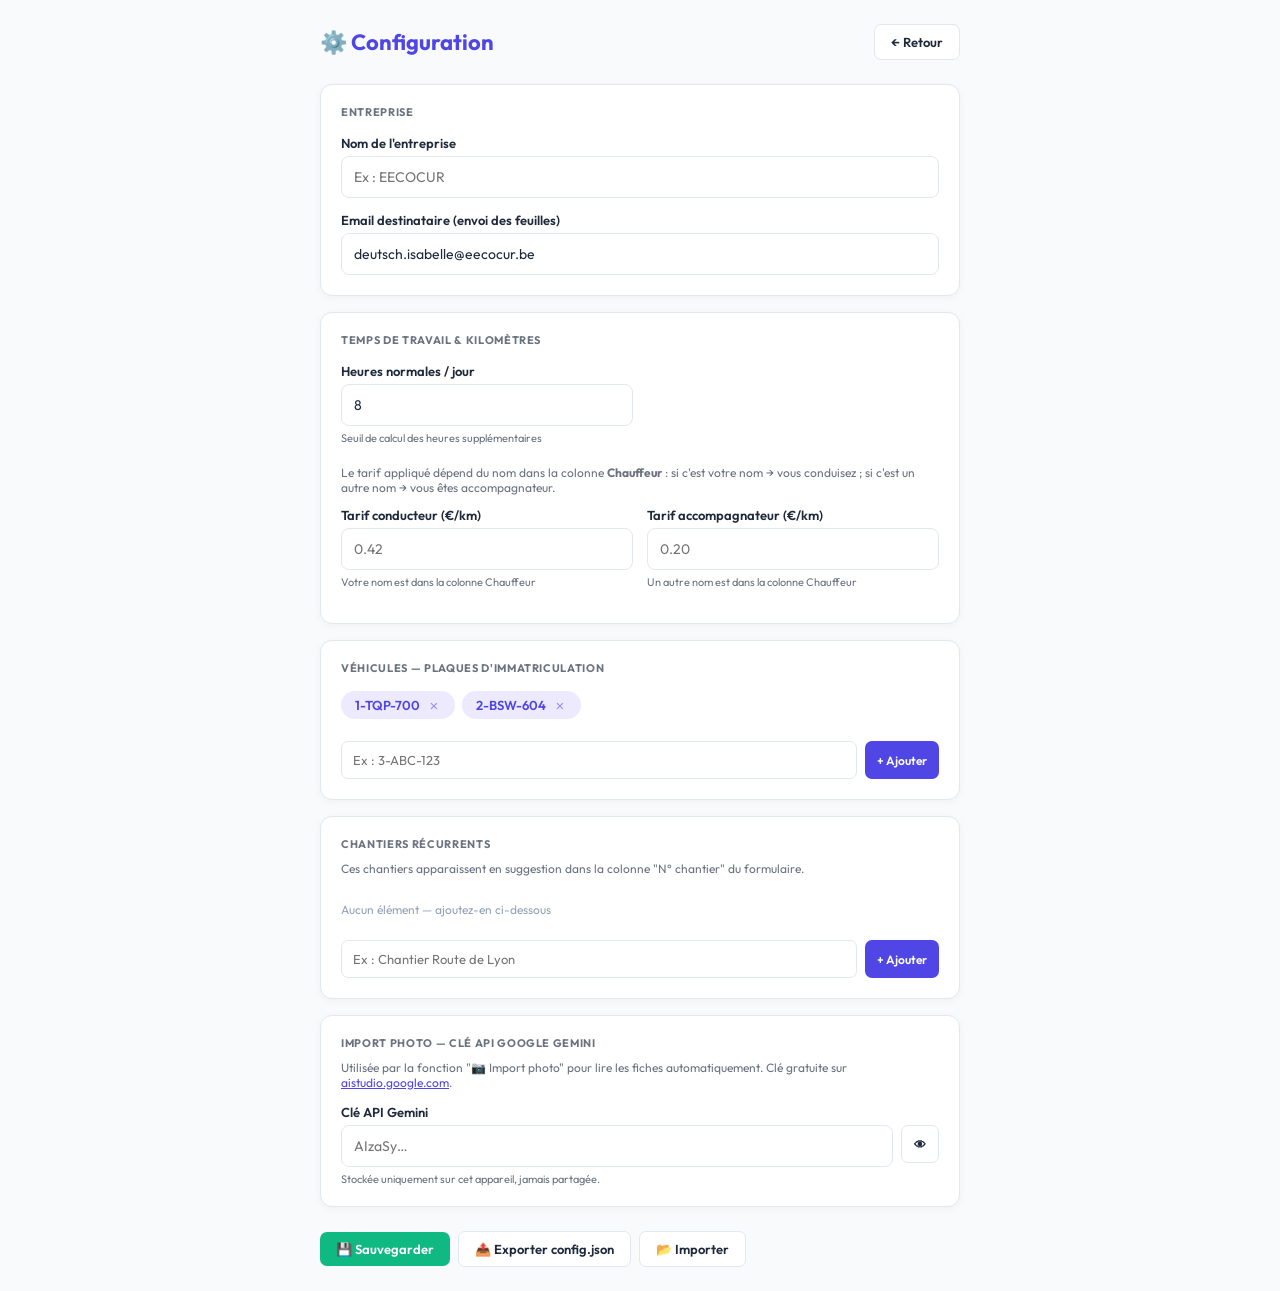
==== config.html @ 698740f7 "Add files via upload" ====
<!DOCTYPE html>
<html lang="fr">

<head>
  <meta charset="UTF-8" />
  <title>Configuration — Heures Mensuelles</title>
  <meta name="viewport" content="width=device-width, initial-scale=1" />
  <link rel="preconnect" href="https://fonts.googleapis.com" />
  <link rel="preconnect" href="https://fonts.gstatic.com" crossorigin />
  <link href="https://fonts.googleapis.com/css2?family=Outfit:wght@300;400;600;700&display=swap" rel="stylesheet" />
  <style>
    :root {
      --accent: #4f46e5;
      --accent-hover: #4338ca;
      --text: #1e293b;
      --muted: #6b7280;
      --bg: #f8fafc;
      --border: #e2e8f0;
    }

    * { box-sizing: border-box; }

    body {
      font-family: 'Outfit', 'Segoe UI', Roboto, Arial, sans-serif;
      background: var(--bg);
      color: var(--text);
      margin: 0;
      padding: 24px 16px;
      font-size: 14px;
    }

    .container { max-width: 640px; margin: 0 auto; }

    .header-row {
      display: flex;
      align-items: center;
      justify-content: space-between;
      margin-bottom: 24px;
      gap: 10px;
      flex-wrap: wrap;
    }

    h1 { margin: 0; font-size: 22px; color: var(--accent); font-weight: 700; }

    .card {
      background: #fff;
      border-radius: 12px;
      padding: 20px;
      margin-bottom: 16px;
      border: 1px solid var(--border);
      box-shadow: 0 2px 8px rgba(0, 0, 0, 0.04);
    }

    .card h2 {
      margin: 0 0 16px;
      font-size: 11px;
      font-weight: 700;
      color: var(--muted);
      text-transform: uppercase;
      letter-spacing: 0.06em;
    }

    .field {
      display: flex;
      flex-direction: column;
      gap: 5px;
      margin-bottom: 14px;
    }
    .field:last-child { margin-bottom: 0; }

    .field label {
      font-size: 13px;
      font-weight: 600;
      color: var(--text);
    }

    .field .hint {
      font-size: 11px;
      color: var(--muted);
    }

    .field input[type="text"],
    .field input[type="email"],
    .field input[type="number"] {
      height: 42px;
      border: 1px solid var(--border);
      border-radius: 8px;
      padding: 0 12px;
      font-family: inherit;
      font-size: 14px;
      color: var(--text);
      background: #fff;
      transition: border-color 0.2s, box-shadow 0.2s;
      width: 100%;
    }

    .field input:focus {
      border-color: var(--accent);
      box-shadow: 0 0 0 3px rgba(79, 70, 229, 0.1);
      outline: none;
    }

    .two-cols {
      display: grid;
      grid-template-columns: 1fr 1fr;
      gap: 14px;
    }

    /* Tags */
    .tag-list {
      display: flex;
      flex-wrap: wrap;
      gap: 7px;
      min-height: 38px;
      margin-bottom: 12px;
      align-items: flex-start;
    }

    .empty-hint {
      font-size: 12px;
      color: #94a3b8;
      align-self: center;
    }

    .tag {
      display: inline-flex;
      align-items: center;
      gap: 5px;
      border-radius: 99px;
      padding: 5px 12px 5px 14px;
      font-size: 13px;
      font-weight: 600;
      line-height: 1;
    }

    .tag.purple { background: #ede9fe; color: var(--accent); }
    .tag.green  { background: #ecfdf5; color: #059669; }

    .tag-remove {
      background: none;
      border: none;
      cursor: pointer;
      padding: 0;
      width: 18px;
      height: 18px;
      border-radius: 50%;
      display: flex;
      align-items: center;
      justify-content: center;
      font-size: 15px;
      line-height: 1;
      color: inherit;
      opacity: 0.55;
      transition: opacity 0.15s, background 0.15s;
    }
    .tag-remove:hover { opacity: 1; background: rgba(0, 0, 0, 0.08); }

    .add-row {
      display: flex;
      gap: 8px;
    }

    .add-row input {
      flex: 1;
      height: 38px;
      border: 1px solid var(--border);
      border-radius: 7px;
      padding: 0 11px;
      font-family: inherit;
      font-size: 13px;
      color: var(--text);
      background: #fff;
      outline: none;
      transition: border-color 0.2s;
    }
    .add-row input:focus { border-color: var(--accent); }

    /* Buttons */
    .btn {
      border: 0;
      padding: 9px 16px;
      border-radius: 7px;
      cursor: pointer;
      font-weight: 600;
      font-size: 13px;
      font-family: inherit;
      display: inline-flex;
      align-items: center;
      gap: 6px;
      transition: all 0.2s;
      white-space: nowrap;
    }

    .btn.primary { background: var(--accent); color: #fff; }
    .btn.primary:hover { background: var(--accent-hover); transform: translateY(-1px); }

    .btn.secondary {
      background: #fff;
      color: var(--text);
      border: 1px solid var(--border);
    }
    .btn.secondary:hover { background: var(--bg); }

    .btn.success { background: #10b981; color: #fff; }
    .btn.success:hover { background: #059669; transform: translateY(-1px); }

    .btn.sm { padding: 6px 12px; height: 38px; font-size: 12px; }

    .actions-footer {
      display: flex;
      gap: 8px;
      flex-wrap: wrap;
      align-items: center;
      padding-top: 8px;
    }

    .save-badge {
      font-size: 12px;
      font-weight: 600;
      color: #10b981;
      margin-left: auto;
      opacity: 0;
      transition: opacity 0.3s;
    }
    .save-badge.show { opacity: 1; }

    @media (max-width: 500px) {
      body { padding: 12px; }
      .two-cols { grid-template-columns: 1fr; }
      .header-row { margin-bottom: 16px; }
    }
  </style>
</head>

<body>
  <div class="container">

    <div class="header-row">
      <h1>⚙️ Configuration</h1>
      <button class="btn secondary" onclick="window.location.href='heures_mensuelles.html'">← Retour</button>
    </div>

    <!-- Entreprise -->
    <div class="card">
      <h2>Entreprise</h2>
      <div class="field">
        <label for="cfg-entreprise">Nom de l'entreprise</label>
        <input type="text" id="cfg-entreprise" placeholder="Ex : EECOCUR" />
      </div>
      <div class="field">
        <label for="cfg-email">Email destinataire (envoi des feuilles)</label>
        <input type="email" id="cfg-email" placeholder="Ex : isabelle@exemple.be" />
      </div>
    </div>

    <!-- Temps de travail -->
    <div class="card">
      <h2>Temps de travail &amp; Kilomètres</h2>
      <div class="two-cols">
        <div class="field">
          <label for="cfg-heures">Heures normales / jour</label>
          <input type="number" id="cfg-heures" min="1" max="14" step="0.5" placeholder="8" />
          <span class="hint">Seuil de calcul des heures supplémentaires</span>
        </div>
        <div class="field" style="grid-column: span 1;"></div>
      </div>
      <p style="font-size:12px; color:var(--muted); margin: 6px 0 12px;">
        Le tarif appliqué dépend du nom dans la colonne <strong>Chauffeur</strong> :
        si c'est votre nom → vous conduisez ; si c'est un autre nom → vous êtes accompagnateur.
      </p>
      <div class="two-cols">
        <div class="field">
          <label for="cfg-km-chauffeur">Tarif conducteur (€/km)</label>
          <input type="number" id="cfg-km-chauffeur" min="0" max="5" step="0.01" placeholder="0.42" />
          <span class="hint">Votre nom est dans la colonne Chauffeur</span>
        </div>
        <div class="field">
          <label for="cfg-km-accompagnateur">Tarif accompagnateur (€/km)</label>
          <input type="number" id="cfg-km-accompagnateur" min="0" max="5" step="0.01" placeholder="0.20" />
          <span class="hint">Un autre nom est dans la colonne Chauffeur</span>
        </div>
      </div>
    </div>

    <!-- Véhicules -->
    <div class="card">
      <h2>Véhicules — Plaques d'immatriculation</h2>
      <div class="tag-list" id="plaques-list"></div>
      <div class="add-row">
        <input type="text" id="new-plaque" placeholder="Ex : 3-ABC-123" maxlength="12"
          onkeydown="if(event.key==='Enter') ajouterPlaque()" />
        <button class="btn sm primary" onclick="ajouterPlaque()">+ Ajouter</button>
      </div>
    </div>

    <!-- Chantiers récurrents -->
    <div class="card">
      <h2>Chantiers récurrents</h2>
      <p style="font-size:12px; color:var(--muted); margin: -6px 0 14px;">
        Ces chantiers apparaissent en suggestion dans la colonne "N° chantier" du formulaire.
      </p>
      <div class="tag-list" id="chantiers-list"></div>
      <div class="add-row">
        <input type="text" id="new-chantier" placeholder="Ex : Chantier Route de Lyon"
          onkeydown="if(event.key==='Enter') ajouterChantier()" />
        <button class="btn sm primary" onclick="ajouterChantier()">+ Ajouter</button>
      </div>
    </div>

    <!-- Clé Gemini -->
    <div class="card">
      <h2>Import photo — Clé API Google Gemini</h2>
      <p style="font-size:12px; color:var(--muted); margin: -6px 0 14px;">
        Utilisée par la fonction "📷 Import photo" pour lire les fiches automatiquement.
        Clé gratuite sur <a href="https://aistudio.google.com/app/apikey" target="_blank" rel="noopener"
          style="color:var(--accent);">aistudio.google.com</a>.
      </p>
      <div class="field">
        <label for="cfg-gemini">Clé API Gemini</label>
        <div style="display:flex; gap:8px;">
          <input type="password" id="cfg-gemini" placeholder="AIzaSy…"
            style="flex:1; height:42px; border:1px solid var(--border); border-radius:8px;
                   padding:0 12px; font-family:inherit; font-size:14px;
                   background:#fff; outline:none; transition:border-color .2s;"
            onfocus="this.style.borderColor='var(--accent)'"
            onblur="this.style.borderColor='var(--border)'" />
          <button class="btn sm secondary" type="button"
            onclick="const i=document.getElementById('cfg-gemini'); i.type=i.type==='password'?'text':'password'">👁</button>
        </div>
        <span class="hint">Stockée uniquement sur cet appareil, jamais partagée.</span>
      </div>
    </div>

    <!-- Actions -->
    <div class="actions-footer">
      <button class="btn success" onclick="sauvegarder()">💾 Sauvegarder</button>
      <button class="btn secondary" onclick="exporterJSON()">📤 Exporter config.json</button>
      <input type="file" id="importFile" accept=".json" style="display:none" onchange="importerJSON(event)" />
      <button class="btn secondary" onclick="document.getElementById('importFile').click()">📂 Importer</button>
      <span class="save-badge" id="saveBadge">✓ Sauvegardé !</span>
    </div>

  </div>

  <script>
    const DEFAULT_CONFIG = {
      nom_entreprise: "",
      email_destinataire: "deutsch.isabelle@eecocur.be",
      heures_normales_par_jour: 8,
      tarif_km: 0,
      plaques: ["1-TQP-700", "2-BSW-604"],
      chantiers: []
    };

    let cfg = { ...DEFAULT_CONFIG };

    /* ===== Chargement initial ===== */
    async function charger() {
      const stored = localStorage.getItem("heures_config");
      if (stored) {
        try { cfg = { ...DEFAULT_CONFIG, ...JSON.parse(stored) }; } catch {}
      } else {
        try {
          const res = await fetch('config.json');
          if (res.ok) cfg = { ...DEFAULT_CONFIG, ...await res.json() };
        } catch {}
      }
      appliquerUI();
    }

    function appliquerUI() {
      document.getElementById("cfg-entreprise").value = cfg.nom_entreprise || "";
      document.getElementById("cfg-email").value      = cfg.email_destinataire || "";
      document.getElementById("cfg-heures").value     = cfg.heures_normales_par_jour ?? 8;
      document.getElementById("cfg-km-chauffeur").value     = cfg.tarif_km_chauffeur     > 0 ? cfg.tarif_km_chauffeur     : "";
      document.getElementById("cfg-km-accompagnateur").value = cfg.tarif_km_accompagnateur > 0 ? cfg.tarif_km_accompagnateur : "";
      renderTags("plaques-list",   cfg.plaques   || [], "purple", supprimerPlaque);
      renderTags("chantiers-list", cfg.chantiers || [], "green",  supprimerChantier);
      const geminiKey = localStorage.getItem("gemini_api_key") || "";
      document.getElementById("cfg-gemini").value = geminiKey;
    }

    /* ===== Tags ===== */
    function esc(str) {
      return String(str)
        .replace(/&/g,"&amp;").replace(/</g,"&lt;")
        .replace(/>/g,"&gt;").replace(/"/g,"&quot;");
    }

    function renderTags(containerId, items, color, removeFn) {
      const el = document.getElementById(containerId);
      if (!items.length) {
        el.innerHTML = '<span class="empty-hint">Aucun élément — ajoutez-en ci-dessous</span>';
        return;
      }
      el.innerHTML = items.map((item, i) => `
        <span class="tag ${color}">
          ${esc(item)}
          <button class="tag-remove" onclick="${removeFn.name}(${i})" title="Supprimer">×</button>
        </span>`).join("");
    }

    function ajouterPlaque() {
      const inp = document.getElementById("new-plaque");
      const val = inp.value.trim().toUpperCase();
      if (!val) return;
      if (!cfg.plaques.includes(val)) {
        cfg.plaques.push(val);
        renderTags("plaques-list", cfg.plaques, "purple", supprimerPlaque);
      }
      inp.value = ""; inp.focus();
    }

    function supprimerPlaque(i) {
      cfg.plaques.splice(i, 1);
      renderTags("plaques-list", cfg.plaques, "purple", supprimerPlaque);
    }

    function ajouterChantier() {
      const inp = document.getElementById("new-chantier");
      const val = inp.value.trim();
      if (!val) return;
      if (!cfg.chantiers.includes(val)) {
        cfg.chantiers.push(val);
        renderTags("chantiers-list", cfg.chantiers, "green", supprimerChantier);
      }
      inp.value = ""; inp.focus();
    }

    function supprimerChantier(i) {
      cfg.chantiers.splice(i, 1);
      renderTags("chantiers-list", cfg.chantiers, "green", supprimerChantier);
    }

    /* ===== Sauvegarde ===== */
    function lireFormulaire() {
      cfg.nom_entreprise           = document.getElementById("cfg-entreprise").value.trim();
      cfg.email_destinataire       = document.getElementById("cfg-email").value.trim();
      cfg.heures_normales_par_jour = parseFloat(document.getElementById("cfg-heures").value) || 8;
      cfg.tarif_km_chauffeur     = parseFloat(document.getElementById("cfg-km-chauffeur").value)     || 0;
      cfg.tarif_km_accompagnateur = parseFloat(document.getElementById("cfg-km-accompagnateur").value) || 0;
    }

    function sauvegarder() {
      lireFormulaire();
      localStorage.setItem("heures_config", JSON.stringify(cfg));
      const geminiKey = document.getElementById("cfg-gemini").value.trim();
      if (geminiKey) localStorage.setItem("gemini_api_key", geminiKey);
      else localStorage.removeItem("gemini_api_key");
      const badge = document.getElementById("saveBadge");
      badge.classList.add("show");
      setTimeout(() => badge.classList.remove("show"), 2200);
    }

    function exporterJSON() {
      lireFormulaire();
      const blob = new Blob([JSON.stringify(cfg, null, 2)], { type: "application/json" });
      const a = Object.assign(document.createElement("a"), {
        href: URL.createObjectURL(blob),
        download: "config.json"
      });
      a.click();
    }

    function importerJSON(event) {
      const file = event.target.files?.[0];
      if (!file) return;
      const reader = new FileReader();
      reader.onload = () => {
        try {
          cfg = { ...DEFAULT_CONFIG, ...JSON.parse(reader.result) };
          appliquerUI();
          alert("Configuration importée avec succès !");
        } catch {
          alert("Fichier invalide — veuillez sélectionner un config.json exporté par cette application.");
        }
        event.target.value = "";
      };
      reader.readAsText(file, "utf-8");
    }

    charger();
  </script>
</body>

</html>
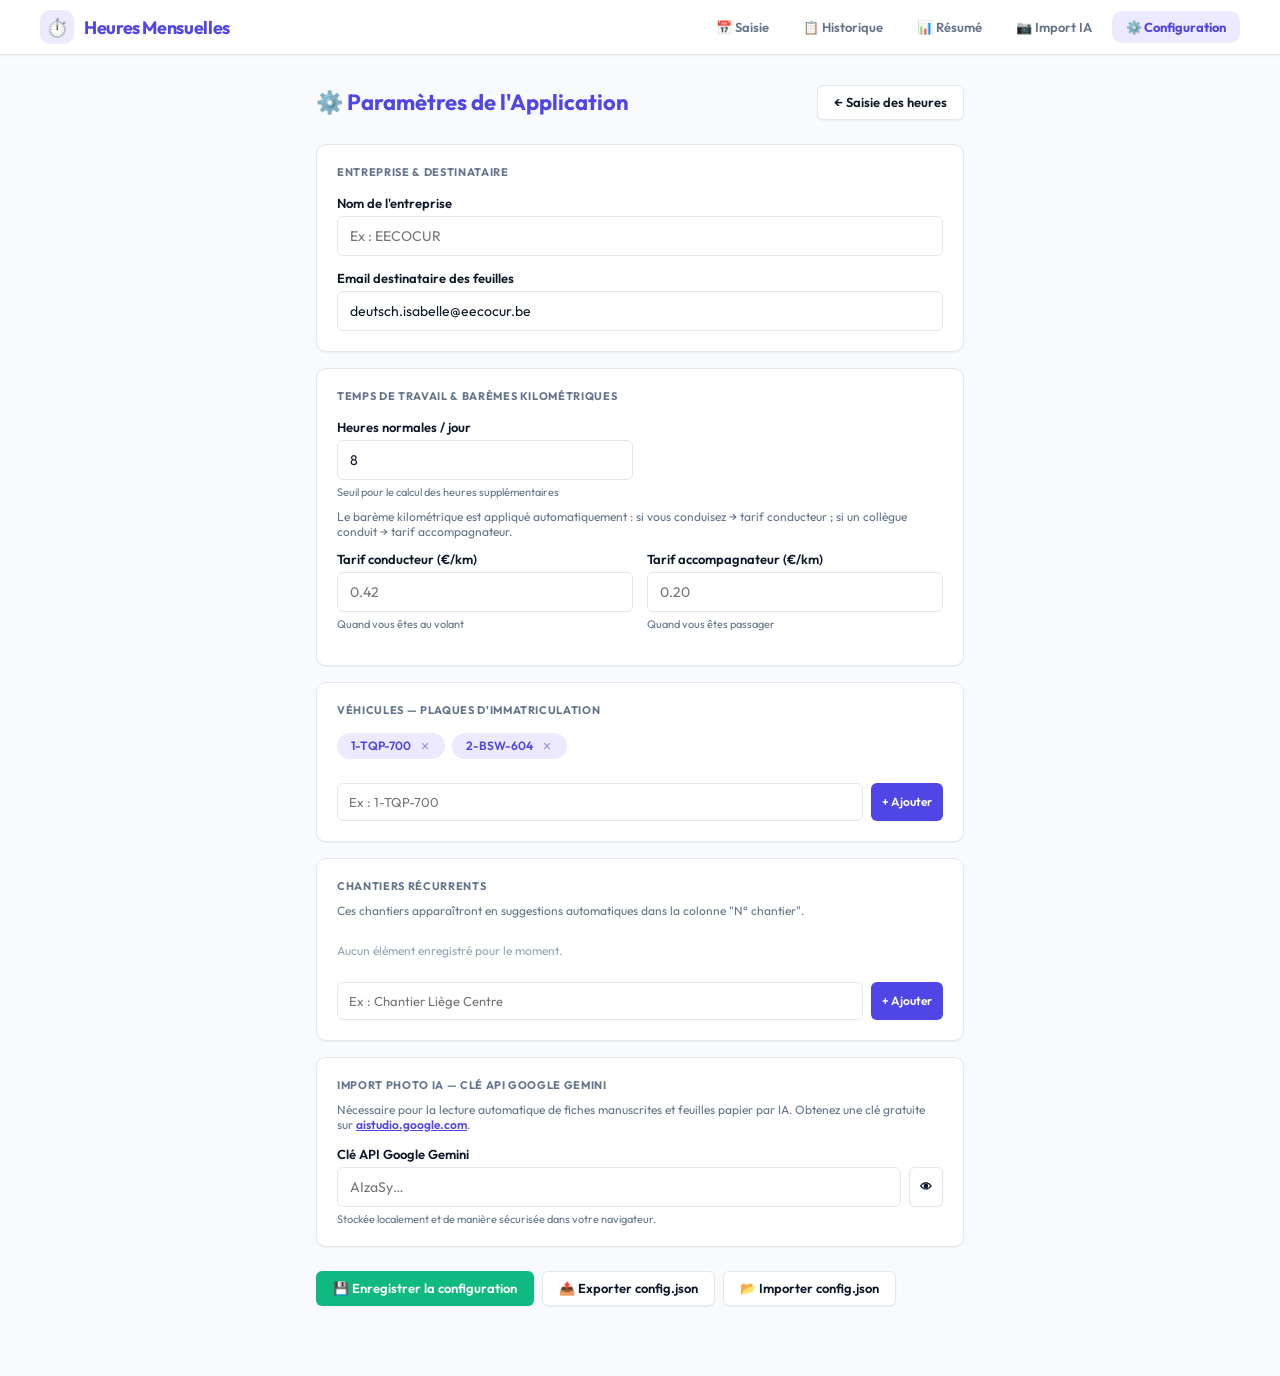
==== commit d2ba4e7e: "Analyse, optimisation, corrections de bugs et ajout de la barre de navigation partagée" ====
--- a/config.html
+++ b/config.html
@@ -7,29 +7,19 @@
   <meta name="viewport" content="width=device-width, initial-scale=1" />
   <link rel="preconnect" href="https://fonts.googleapis.com" />
   <link rel="preconnect" href="https://fonts.gstatic.com" crossorigin />
-  <link href="https://fonts.googleapis.com/css2?family=Outfit:wght@300;400;600;700&display=swap" rel="stylesheet" />
+  <link href="https://fonts.googleapis.com/css2?family=Outfit:wght@300;400;500;600;700&display=swap" rel="stylesheet" />
+  <link rel="stylesheet" href="shared.css" />
   <style>
-    :root {
-      --accent: #4f46e5;
-      --accent-hover: #4338ca;
-      --text: #1e293b;
-      --muted: #6b7280;
-      --bg: #f8fafc;
-      --border: #e2e8f0;
-    }
-
-    * { box-sizing: border-box; }
-
     body {
-      font-family: 'Outfit', 'Segoe UI', Roboto, Arial, sans-serif;
-      background: var(--bg);
-      color: var(--text);
-      margin: 0;
-      padding: 24px 16px;
-      font-size: 14px;
-    }
-
-    .container { max-width: 640px; margin: 0 auto; }
+      background: var(--bg-page);
+      padding: 0 0 40px;
+    }
+
+    .container {
+      max-width: 680px;
+      margin: 30px auto;
+      padding: 0 16px;
+    }
 
     .header-row {
       display: flex;
@@ -40,22 +30,27 @@
       flex-wrap: wrap;
     }
 
-    h1 { margin: 0; font-size: 22px; color: var(--accent); font-weight: 700; }
+    h1 {
+      margin: 0;
+      font-size: 22px;
+      color: var(--primary);
+      font-weight: 700;
+    }
 
     .card {
-      background: #fff;
-      border-radius: 12px;
+      background: var(--bg-card);
+      border-radius: var(--radius-md);
       padding: 20px;
       margin-bottom: 16px;
       border: 1px solid var(--border);
-      box-shadow: 0 2px 8px rgba(0, 0, 0, 0.04);
+      box-shadow: var(--shadow-sm);
     }
 
     .card h2 {
       margin: 0 0 16px;
       font-size: 11px;
       font-weight: 700;
-      color: var(--muted);
+      color: var(--text-muted);
       text-transform: uppercase;
       letter-spacing: 0.06em;
     }
@@ -71,32 +66,33 @@
     .field label {
       font-size: 13px;
       font-weight: 600;
-      color: var(--text);
+      color: var(--text-main);
     }
 
     .field .hint {
       font-size: 11px;
-      color: var(--muted);
+      color: var(--text-muted);
     }
 
     .field input[type="text"],
     .field input[type="email"],
-    .field input[type="number"] {
-      height: 42px;
+    .field input[type="number"],
+    .field input[type="password"] {
+      height: 40px;
       border: 1px solid var(--border);
-      border-radius: 8px;
+      border-radius: var(--radius-sm);
       padding: 0 12px;
       font-family: inherit;
       font-size: 14px;
-      color: var(--text);
+      color: var(--text-main);
       background: #fff;
-      transition: border-color 0.2s, box-shadow 0.2s;
+      transition: var(--transition);
       width: 100%;
     }
 
     .field input:focus {
-      border-color: var(--accent);
-      box-shadow: 0 0 0 3px rgba(79, 70, 229, 0.1);
+      border-color: var(--primary);
+      box-shadow: 0 0 0 3px var(--primary-glow);
       outline: none;
     }
 
@@ -118,42 +114,42 @@
 
     .empty-hint {
       font-size: 12px;
-      color: #94a3b8;
+      color: var(--text-light);
       align-self: center;
     }
 
     .tag {
       display: inline-flex;
       align-items: center;
-      gap: 5px;
-      border-radius: 99px;
+      gap: 6px;
+      border-radius: var(--radius-full);
       padding: 5px 12px 5px 14px;
-      font-size: 13px;
+      font-size: 12px;
       font-weight: 600;
       line-height: 1;
     }
 
-    .tag.purple { background: #ede9fe; color: var(--accent); }
-    .tag.green  { background: #ecfdf5; color: #059669; }
+    .tag.purple { background: var(--primary-light); color: var(--primary); }
+    .tag.green  { background: var(--success-light); color: #059669; }
 
     .tag-remove {
       background: none;
       border: none;
       cursor: pointer;
       padding: 0;
-      width: 18px;
-      height: 18px;
+      width: 16px;
+      height: 16px;
       border-radius: 50%;
       display: flex;
       align-items: center;
       justify-content: center;
-      font-size: 15px;
+      font-size: 14px;
       line-height: 1;
       color: inherit;
-      opacity: 0.55;
-      transition: opacity 0.15s, background 0.15s;
-    }
-    .tag-remove:hover { opacity: 1; background: rgba(0, 0, 0, 0.08); }
+      opacity: 0.6;
+      transition: var(--transition);
+    }
+    .tag-remove:hover { opacity: 1; background: rgba(0, 0, 0, 0.1); }
 
     .add-row {
       display: flex;
@@ -164,47 +160,19 @@
       flex: 1;
       height: 38px;
       border: 1px solid var(--border);
-      border-radius: 7px;
+      border-radius: var(--radius-sm);
       padding: 0 11px;
       font-family: inherit;
       font-size: 13px;
-      color: var(--text);
+      color: var(--text-main);
       background: #fff;
       outline: none;
-      transition: border-color 0.2s;
-    }
-    .add-row input:focus { border-color: var(--accent); }
-
-    /* Buttons */
-    .btn {
-      border: 0;
-      padding: 9px 16px;
-      border-radius: 7px;
-      cursor: pointer;
-      font-weight: 600;
-      font-size: 13px;
-      font-family: inherit;
-      display: inline-flex;
-      align-items: center;
-      gap: 6px;
-      transition: all 0.2s;
-      white-space: nowrap;
-    }
-
-    .btn.primary { background: var(--accent); color: #fff; }
-    .btn.primary:hover { background: var(--accent-hover); transform: translateY(-1px); }
-
-    .btn.secondary {
-      background: #fff;
-      color: var(--text);
-      border: 1px solid var(--border);
-    }
-    .btn.secondary:hover { background: var(--bg); }
-
-    .btn.success { background: #10b981; color: #fff; }
-    .btn.success:hover { background: #059669; transform: translateY(-1px); }
-
-    .btn.sm { padding: 6px 12px; height: 38px; font-size: 12px; }
+      transition: var(--transition);
+    }
+    .add-row input:focus {
+      border-color: var(--primary);
+      box-shadow: 0 0 0 3px var(--primary-glow);
+    }
 
     .actions-footer {
       display: flex;
@@ -214,18 +182,7 @@
       padding-top: 8px;
     }
 
-    .save-badge {
-      font-size: 12px;
-      font-weight: 600;
-      color: #10b981;
-      margin-left: auto;
-      opacity: 0;
-      transition: opacity 0.3s;
-    }
-    .save-badge.show { opacity: 1; }
-
-    @media (max-width: 500px) {
-      body { padding: 12px; }
+    @media (max-width: 540px) {
       .two-cols { grid-template-columns: 1fr; }
       .header-row { margin-bottom: 16px; }
     }
@@ -236,48 +193,47 @@
   <div class="container">
 
     <div class="header-row">
-      <h1>⚙️ Configuration</h1>
-      <button class="btn secondary" onclick="window.location.href='heures_mensuelles.html'">← Retour</button>
+      <h1>⚙️ Paramètres de l'Application</h1>
+      <a href="index.html" class="btn secondary">← Saisie des heures</a>
     </div>
 
     <!-- Entreprise -->
     <div class="card">
-      <h2>Entreprise</h2>
+      <h2>Entreprise &amp; Destinataire</h2>
       <div class="field">
         <label for="cfg-entreprise">Nom de l'entreprise</label>
         <input type="text" id="cfg-entreprise" placeholder="Ex : EECOCUR" />
       </div>
       <div class="field">
-        <label for="cfg-email">Email destinataire (envoi des feuilles)</label>
-        <input type="email" id="cfg-email" placeholder="Ex : isabelle@exemple.be" />
-      </div>
-    </div>
-
-    <!-- Temps de travail -->
+        <label for="cfg-email">Email destinataire des feuilles</label>
+        <input type="email" id="cfg-email" placeholder="Ex : deutsch.isabelle@eecocur.be" />
+      </div>
+    </div>
+
+    <!-- Temps de travail & Frais KM -->
     <div class="card">
-      <h2>Temps de travail &amp; Kilomètres</h2>
+      <h2>Temps de travail &amp; Barèmes Kilométriques</h2>
       <div class="two-cols">
         <div class="field">
           <label for="cfg-heures">Heures normales / jour</label>
           <input type="number" id="cfg-heures" min="1" max="14" step="0.5" placeholder="8" />
-          <span class="hint">Seuil de calcul des heures supplémentaires</span>
+          <span class="hint">Seuil pour le calcul des heures supplémentaires</span>
         </div>
-        <div class="field" style="grid-column: span 1;"></div>
-      </div>
-      <p style="font-size:12px; color:var(--muted); margin: 6px 0 12px;">
-        Le tarif appliqué dépend du nom dans la colonne <strong>Chauffeur</strong> :
-        si c'est votre nom → vous conduisez ; si c'est un autre nom → vous êtes accompagnateur.
+      </div>
+      <p style="font-size:12px; color:var(--text-muted); margin: 10px 0 12px;">
+        Le barème kilométrique est appliqué automatiquement :
+        si vous conduisez → tarif conducteur ; si un collègue conduit → tarif accompagnateur.
       </p>
       <div class="two-cols">
         <div class="field">
           <label for="cfg-km-chauffeur">Tarif conducteur (€/km)</label>
-          <input type="number" id="cfg-km-chauffeur" min="0" max="5" step="0.01" placeholder="0.42" />
-          <span class="hint">Votre nom est dans la colonne Chauffeur</span>
+          <input type="number" id="cfg-km-chauffeur" min="0" max="10" step="0.01" placeholder="0.42" />
+          <span class="hint">Quand vous êtes au volant</span>
         </div>
         <div class="field">
           <label for="cfg-km-accompagnateur">Tarif accompagnateur (€/km)</label>
-          <input type="number" id="cfg-km-accompagnateur" min="0" max="5" step="0.01" placeholder="0.20" />
-          <span class="hint">Un autre nom est dans la colonne Chauffeur</span>
+          <input type="number" id="cfg-km-accompagnateur" min="0" max="10" step="0.01" placeholder="0.20" />
+          <span class="hint">Quand vous êtes passager</span>
         </div>
       </div>
     </div>
@@ -287,84 +243,61 @@
       <h2>Véhicules — Plaques d'immatriculation</h2>
       <div class="tag-list" id="plaques-list"></div>
       <div class="add-row">
-        <input type="text" id="new-plaque" placeholder="Ex : 3-ABC-123" maxlength="12"
+        <input type="text" id="new-plaque" placeholder="Ex : 1-TQP-700" maxlength="14"
           onkeydown="if(event.key==='Enter') ajouterPlaque()" />
-        <button class="btn sm primary" onclick="ajouterPlaque()">+ Ajouter</button>
+        <button class="btn primary sm" onclick="ajouterPlaque()">+ Ajouter</button>
       </div>
     </div>
 
     <!-- Chantiers récurrents -->
     <div class="card">
       <h2>Chantiers récurrents</h2>
-      <p style="font-size:12px; color:var(--muted); margin: -6px 0 14px;">
-        Ces chantiers apparaissent en suggestion dans la colonne "N° chantier" du formulaire.
+      <p style="font-size:12px; color:var(--text-muted); margin: -6px 0 14px;">
+        Ces chantiers apparaîtront en suggestions automatiques dans la colonne "N° chantier".
       </p>
       <div class="tag-list" id="chantiers-list"></div>
       <div class="add-row">
-        <input type="text" id="new-chantier" placeholder="Ex : Chantier Route de Lyon"
+        <input type="text" id="new-chantier" placeholder="Ex : Chantier Liège Centre"
           onkeydown="if(event.key==='Enter') ajouterChantier()" />
-        <button class="btn sm primary" onclick="ajouterChantier()">+ Ajouter</button>
-      </div>
-    </div>
-
-    <!-- Clé Gemini -->
+        <button class="btn primary sm" onclick="ajouterChantier()">+ Ajouter</button>
+      </div>
+    </div>
+
+    <!-- Clé Gemini pour Import Photo -->
     <div class="card">
-      <h2>Import photo — Clé API Google Gemini</h2>
-      <p style="font-size:12px; color:var(--muted); margin: -6px 0 14px;">
-        Utilisée par la fonction "📷 Import photo" pour lire les fiches automatiquement.
-        Clé gratuite sur <a href="https://aistudio.google.com/app/apikey" target="_blank" rel="noopener"
-          style="color:var(--accent);">aistudio.google.com</a>.
+      <h2>Import Photo IA — Clé API Google Gemini</h2>
+      <p style="font-size:12px; color:var(--text-muted); margin: -6px 0 14px;">
+        Nécessaire pour la lecture automatique de fiches manuscrites et feuilles papier par IA.
+        Obtenez une clé gratuite sur <a href="https://aistudio.google.com/app/apikey" target="_blank" rel="noopener"
+          style="color:var(--primary); font-weight:600;">aistudio.google.com</a>.
       </p>
       <div class="field">
-        <label for="cfg-gemini">Clé API Gemini</label>
+        <label for="cfg-gemini">Clé API Google Gemini</label>
         <div style="display:flex; gap:8px;">
-          <input type="password" id="cfg-gemini" placeholder="AIzaSy…"
-            style="flex:1; height:42px; border:1px solid var(--border); border-radius:8px;
-                   padding:0 12px; font-family:inherit; font-size:14px;
-                   background:#fff; outline:none; transition:border-color .2s;"
-            onfocus="this.style.borderColor='var(--accent)'"
-            onblur="this.style.borderColor='var(--border)'" />
-          <button class="btn sm secondary" type="button"
-            onclick="const i=document.getElementById('cfg-gemini'); i.type=i.type==='password'?'text':'password'">👁</button>
+          <input type="password" id="cfg-gemini" placeholder="AIzaSy…" autocomplete="off" />
+          <button class="btn secondary sm" type="button" onclick="togglePasswordVis()">👁</button>
         </div>
-        <span class="hint">Stockée uniquement sur cet appareil, jamais partagée.</span>
+        <span class="hint">Stockée localement et de manière sécurisée dans votre navigateur.</span>
       </div>
     </div>
 
     <!-- Actions -->
     <div class="actions-footer">
-      <button class="btn success" onclick="sauvegarder()">💾 Sauvegarder</button>
+      <button class="btn success" onclick="sauvegarder()">💾 Enregistrer la configuration</button>
       <button class="btn secondary" onclick="exporterJSON()">📤 Exporter config.json</button>
       <input type="file" id="importFile" accept=".json" style="display:none" onchange="importerJSON(event)" />
-      <button class="btn secondary" onclick="document.getElementById('importFile').click()">📂 Importer</button>
-      <span class="save-badge" id="saveBadge">✓ Sauvegardé !</span>
+      <button class="btn secondary" onclick="document.getElementById('importFile').click()">📂 Importer config.json</button>
     </div>
 
   </div>
 
+  <script src="shared.js"></script>
   <script>
-    const DEFAULT_CONFIG = {
-      nom_entreprise: "",
-      email_destinataire: "deutsch.isabelle@eecocur.be",
-      heures_normales_par_jour: 8,
-      tarif_km: 0,
-      plaques: ["1-TQP-700", "2-BSW-604"],
-      chantiers: []
-    };
-
     let cfg = { ...DEFAULT_CONFIG };
 
-    /* ===== Chargement initial ===== */
     async function charger() {
-      const stored = localStorage.getItem("heures_config");
-      if (stored) {
-        try { cfg = { ...DEFAULT_CONFIG, ...JSON.parse(stored) }; } catch {}
-      } else {
-        try {
-          const res = await fetch('config.json');
-          if (res.ok) cfg = { ...DEFAULT_CONFIG, ...await res.json() };
-        } catch {}
-      }
+      initNavBar("config");
+      cfg = await loadConfig();
       appliquerUI();
     }
 
@@ -372,7 +305,7 @@
       document.getElementById("cfg-entreprise").value = cfg.nom_entreprise || "";
       document.getElementById("cfg-email").value      = cfg.email_destinataire || "";
       document.getElementById("cfg-heures").value     = cfg.heures_normales_par_jour ?? 8;
-      document.getElementById("cfg-km-chauffeur").value     = cfg.tarif_km_chauffeur     > 0 ? cfg.tarif_km_chauffeur     : "";
+      document.getElementById("cfg-km-chauffeur").value     = cfg.tarif_km_chauffeur > 0 ? cfg.tarif_km_chauffeur : "";
       document.getElementById("cfg-km-accompagnateur").value = cfg.tarif_km_accompagnateur > 0 ? cfg.tarif_km_accompagnateur : "";
       renderTags("plaques-list",   cfg.plaques   || [], "purple", supprimerPlaque);
       renderTags("chantiers-list", cfg.chantiers || [], "green",  supprimerChantier);
@@ -380,23 +313,16 @@
       document.getElementById("cfg-gemini").value = geminiKey;
     }
 
-    /* ===== Tags ===== */
-    function esc(str) {
-      return String(str)
-        .replace(/&/g,"&amp;").replace(/</g,"&lt;")
-        .replace(/>/g,"&gt;").replace(/"/g,"&quot;");
-    }
-
     function renderTags(containerId, items, color, removeFn) {
       const el = document.getElementById(containerId);
       if (!items.length) {
-        el.innerHTML = '<span class="empty-hint">Aucun élément — ajoutez-en ci-dessous</span>';
+        el.innerHTML = '<span class="empty-hint">Aucun élément enregistré pour le moment.</span>';
         return;
       }
       el.innerHTML = items.map((item, i) => `
         <span class="tag ${color}">
-          ${esc(item)}
-          <button class="tag-remove" onclick="${removeFn.name}(${i})" title="Supprimer">×</button>
+          ${escapeHTML(item)}
+          <button type="button" class="tag-remove" onclick="${removeFn.name}(${i})" title="Supprimer">×</button>
         </span>`).join("");
     }
 
@@ -408,7 +334,8 @@
         cfg.plaques.push(val);
         renderTags("plaques-list", cfg.plaques, "purple", supprimerPlaque);
       }
-      inp.value = ""; inp.focus();
+      inp.value = "";
+      inp.focus();
     }
 
     function supprimerPlaque(i) {
@@ -424,7 +351,8 @@
         cfg.chantiers.push(val);
         renderTags("chantiers-list", cfg.chantiers, "green", supprimerChantier);
       }
-      inp.value = ""; inp.focus();
+      inp.value = "";
+      inp.focus();
     }
 
     function supprimerChantier(i) {
@@ -432,24 +360,29 @@
       renderTags("chantiers-list", cfg.chantiers, "green", supprimerChantier);
     }
 
-    /* ===== Sauvegarde ===== */
+    function togglePasswordVis() {
+      const i = document.getElementById('cfg-gemini');
+      i.type = (i.type === 'password' ? 'text' : 'password');
+    }
+
     function lireFormulaire() {
       cfg.nom_entreprise           = document.getElementById("cfg-entreprise").value.trim();
       cfg.email_destinataire       = document.getElementById("cfg-email").value.trim();
       cfg.heures_normales_par_jour = parseFloat(document.getElementById("cfg-heures").value) || 8;
-      cfg.tarif_km_chauffeur     = parseFloat(document.getElementById("cfg-km-chauffeur").value)     || 0;
+      cfg.tarif_km_chauffeur     = parseFloat(document.getElementById("cfg-km-chauffeur").value) || 0;
       cfg.tarif_km_accompagnateur = parseFloat(document.getElementById("cfg-km-accompagnateur").value) || 0;
     }
 
     function sauvegarder() {
       lireFormulaire();
-      localStorage.setItem("heures_config", JSON.stringify(cfg));
+      saveConfig(cfg);
       const geminiKey = document.getElementById("cfg-gemini").value.trim();
-      if (geminiKey) localStorage.setItem("gemini_api_key", geminiKey);
-      else localStorage.removeItem("gemini_api_key");
-      const badge = document.getElementById("saveBadge");
-      badge.classList.add("show");
-      setTimeout(() => badge.classList.remove("show"), 2200);
+      if (geminiKey) {
+        localStorage.setItem("gemini_api_key", geminiKey);
+      } else {
+        localStorage.removeItem("gemini_api_key");
+      }
+      showToast("Configuration enregistrée avec succès !", "success");
     }
 
     function exporterJSON() {
@@ -460,6 +393,7 @@
         download: "config.json"
       });
       a.click();
+      showToast("Fichier config.json exporté !", "success");
     }
 
     function importerJSON(event) {
@@ -468,11 +402,16 @@
       const reader = new FileReader();
       reader.onload = () => {
         try {
-          cfg = { ...DEFAULT_CONFIG, ...JSON.parse(reader.result) };
+          const imported = JSON.parse(reader.result);
+          if (imported.tarif_km && !imported.tarif_km_chauffeur) {
+            imported.tarif_km_chauffeur = imported.tarif_km;
+          }
+          cfg = { ...DEFAULT_CONFIG, ...imported };
+          saveConfig(cfg);
           appliquerUI();
-          alert("Configuration importée avec succès !");
-        } catch {
-          alert("Fichier invalide — veuillez sélectionner un config.json exporté par cette application.");
+          showToast("Configuration importée et enregistrée !", "success");
+        } catch (e) {
+          showToast("Fichier JSON invalide.", "error");
         }
         event.target.value = "";
       };
--- a/shared.css
+++ b/shared.css
@@ -0,0 +1,293 @@
+/* ==========================================================================
+   SHARED DESIGN SYSTEM - HEURES MENSUELLES
+   ========================================================================== */
+
+:root {
+  --primary: #4f46e5;
+  --primary-hover: #4338ca;
+  --primary-light: #ede9fe;
+  --primary-glow: rgba(79, 70, 229, 0.15);
+
+  --success: #10b981;
+  --success-hover: #059669;
+  --success-light: #ecfdf5;
+
+  --warning: #f59e0b;
+  --warning-light: #fef3c7;
+
+  --danger: #ef4444;
+  --danger-hover: #dc2626;
+  --danger-light: #fef2f2;
+
+  --text-main: #0f172a;
+  --text-muted: #64748b;
+  --text-light: #94a3b8;
+
+  --bg-page: #f8fafc;
+  --bg-card: #ffffff;
+  --bg-alt: #f1f5f9;
+
+  --border: #e2e8f0;
+  --border-focus: #818cf8;
+
+  --radius-sm: 6px;
+  --radius-md: 10px;
+  --radius-lg: 16px;
+  --radius-full: 9999px;
+
+  --shadow-sm: 0 1px 2px 0 rgba(0, 0, 0, 0.05);
+  --shadow-md: 0 4px 6px -1px rgba(0, 0, 0, 0.07), 0 2px 4px -2px rgba(0, 0, 0, 0.05);
+  --shadow-lg: 0 10px 25px -5px rgba(0, 0, 0, 0.08), 0 8px 10px -6px rgba(0, 0, 0, 0.04);
+
+  --font-family: 'Outfit', -apple-system, BlinkMacSystemFont, 'Segoe UI', Roboto, Helvetica, Arial, sans-serif;
+  --transition: all 0.2s cubic-bezier(0.4, 0, 0.2, 1);
+}
+
+* {
+  box-sizing: border-box;
+}
+
+body {
+  font-family: var(--font-family);
+  background-color: var(--bg-page);
+  color: var(--text-main);
+  margin: 0;
+  padding: 0;
+  -webkit-font-smoothing: antialiased;
+  -moz-osx-font-smoothing: grayscale;
+}
+
+/* ==========================================================================
+   NAVIGATION BAR
+   ========================================================================== */
+.app-nav {
+  background: var(--bg-card);
+  border-bottom: 1px solid var(--border);
+  padding: 10px 20px;
+  position: sticky;
+  top: 0;
+  z-index: 100;
+  box-shadow: var(--shadow-sm);
+}
+
+.app-nav-inner {
+  max-width: 1200px;
+  margin: 0 auto;
+  display: flex;
+  align-items: center;
+  justify-content: space-between;
+  gap: 16px;
+  flex-wrap: wrap;
+}
+
+.app-brand {
+  display: flex;
+  align-items: center;
+  gap: 10px;
+  text-decoration: none;
+  color: var(--primary);
+  font-weight: 700;
+  font-size: 18px;
+  letter-spacing: -0.02em;
+}
+
+.app-brand-icon {
+  width: 34px;
+  height: 34px;
+  background: var(--primary-light);
+  color: var(--primary);
+  border-radius: var(--radius-md);
+  display: flex;
+  align-items: center;
+  justify-content: center;
+  font-size: 18px;
+}
+
+.app-nav-links {
+  display: flex;
+  align-items: center;
+  gap: 6px;
+  list-style: none;
+  margin: 0;
+  padding: 0;
+  overflow-x: auto;
+  -webkit-overflow-scrolling: touch;
+}
+
+.nav-link {
+  display: inline-flex;
+  align-items: center;
+  gap: 6px;
+  padding: 8px 14px;
+  border-radius: var(--radius-md);
+  font-size: 13px;
+  font-weight: 600;
+  color: var(--text-muted);
+  text-decoration: none;
+  transition: var(--transition);
+  white-space: nowrap;
+}
+
+.nav-link:hover {
+  color: var(--primary);
+  background: var(--primary-light);
+}
+
+.nav-link.active {
+  color: var(--primary);
+  background: var(--primary-light);
+  font-weight: 700;
+}
+
+/* ==========================================================================
+   BUTTONS
+   ========================================================================== */
+.btn {
+  display: inline-flex;
+  align-items: center;
+  justify-content: center;
+  gap: 7px;
+  padding: 8px 16px;
+  border-radius: var(--radius-sm);
+  font-size: 13px;
+  font-weight: 600;
+  font-family: inherit;
+  cursor: pointer;
+  border: 1px solid transparent;
+  text-decoration: none;
+  transition: var(--transition);
+  box-shadow: var(--shadow-sm);
+  touch-action: manipulation;
+  user-select: none;
+  line-height: 1.3;
+}
+
+.btn:active {
+  transform: translateY(1px);
+}
+
+.btn.primary {
+  background: var(--primary);
+  color: #ffffff;
+}
+
+.btn.primary:hover {
+  background: var(--primary-hover);
+  box-shadow: 0 4px 12px rgba(79, 70, 229, 0.25);
+}
+
+.btn.secondary {
+  background: #ffffff;
+  color: var(--text-main);
+  border-color: var(--border);
+}
+
+.btn.secondary:hover {
+  background: var(--bg-alt);
+  border-color: #cbd5e1;
+}
+
+.btn.success {
+  background: var(--success);
+  color: #ffffff;
+}
+
+.btn.success:hover {
+  background: var(--success-hover);
+  box-shadow: 0 4px 12px rgba(16, 185, 129, 0.25);
+}
+
+.btn.danger {
+  background: #ffffff;
+  color: var(--danger);
+  border-color: #fecaca;
+}
+
+.btn.danger:hover {
+  background: var(--danger-light);
+  border-color: var(--danger);
+}
+
+.btn.sm {
+  padding: 5px 10px;
+  font-size: 12px;
+  border-radius: var(--radius-sm);
+}
+
+.btn.lg {
+  padding: 12px 22px;
+  font-size: 15px;
+  border-radius: var(--radius-md);
+}
+
+.btn:disabled {
+  opacity: 0.6;
+  cursor: not-allowed;
+  transform: none !important;
+  box-shadow: none !important;
+}
+
+/* ==========================================================================
+   TOAST NOTIFICATIONS
+   ========================================================================== */
+#toast-container {
+  position: fixed;
+  bottom: 24px;
+  right: 24px;
+  z-index: 9999;
+  display: flex;
+  flex-direction: column;
+  gap: 8px;
+  pointer-events: none;
+}
+
+.toast {
+  pointer-events: auto;
+  min-width: 260px;
+  max-width: 380px;
+  background: var(--bg-card);
+  border: 1px solid var(--border);
+  border-left: 4px solid var(--primary);
+  border-radius: var(--radius-md);
+  padding: 12px 16px;
+  box-shadow: var(--shadow-lg);
+  font-size: 13px;
+  font-weight: 500;
+  display: flex;
+  align-items: center;
+  gap: 10px;
+  animation: toastSlideIn 0.3s cubic-bezier(0.16, 1, 0.3, 1);
+  transition: opacity 0.25s, transform 0.25s;
+}
+
+.toast.success {
+  border-left-color: var(--success);
+}
+.toast.error {
+  border-left-color: var(--danger);
+}
+.toast.info {
+  border-left-color: var(--primary);
+}
+
+@keyframes toastSlideIn {
+  from {
+    opacity: 0;
+    transform: translateY(16px) scale(0.95);
+  }
+  to {
+    opacity: 1;
+    transform: translateY(0) scale(1);
+  }
+}
+
+/* ==========================================================================
+   PRINT HELPERS
+   ========================================================================== */
+@media print {
+  .app-nav,
+  .no-print,
+  #toast-container {
+    display: none !important;
+  }
+}
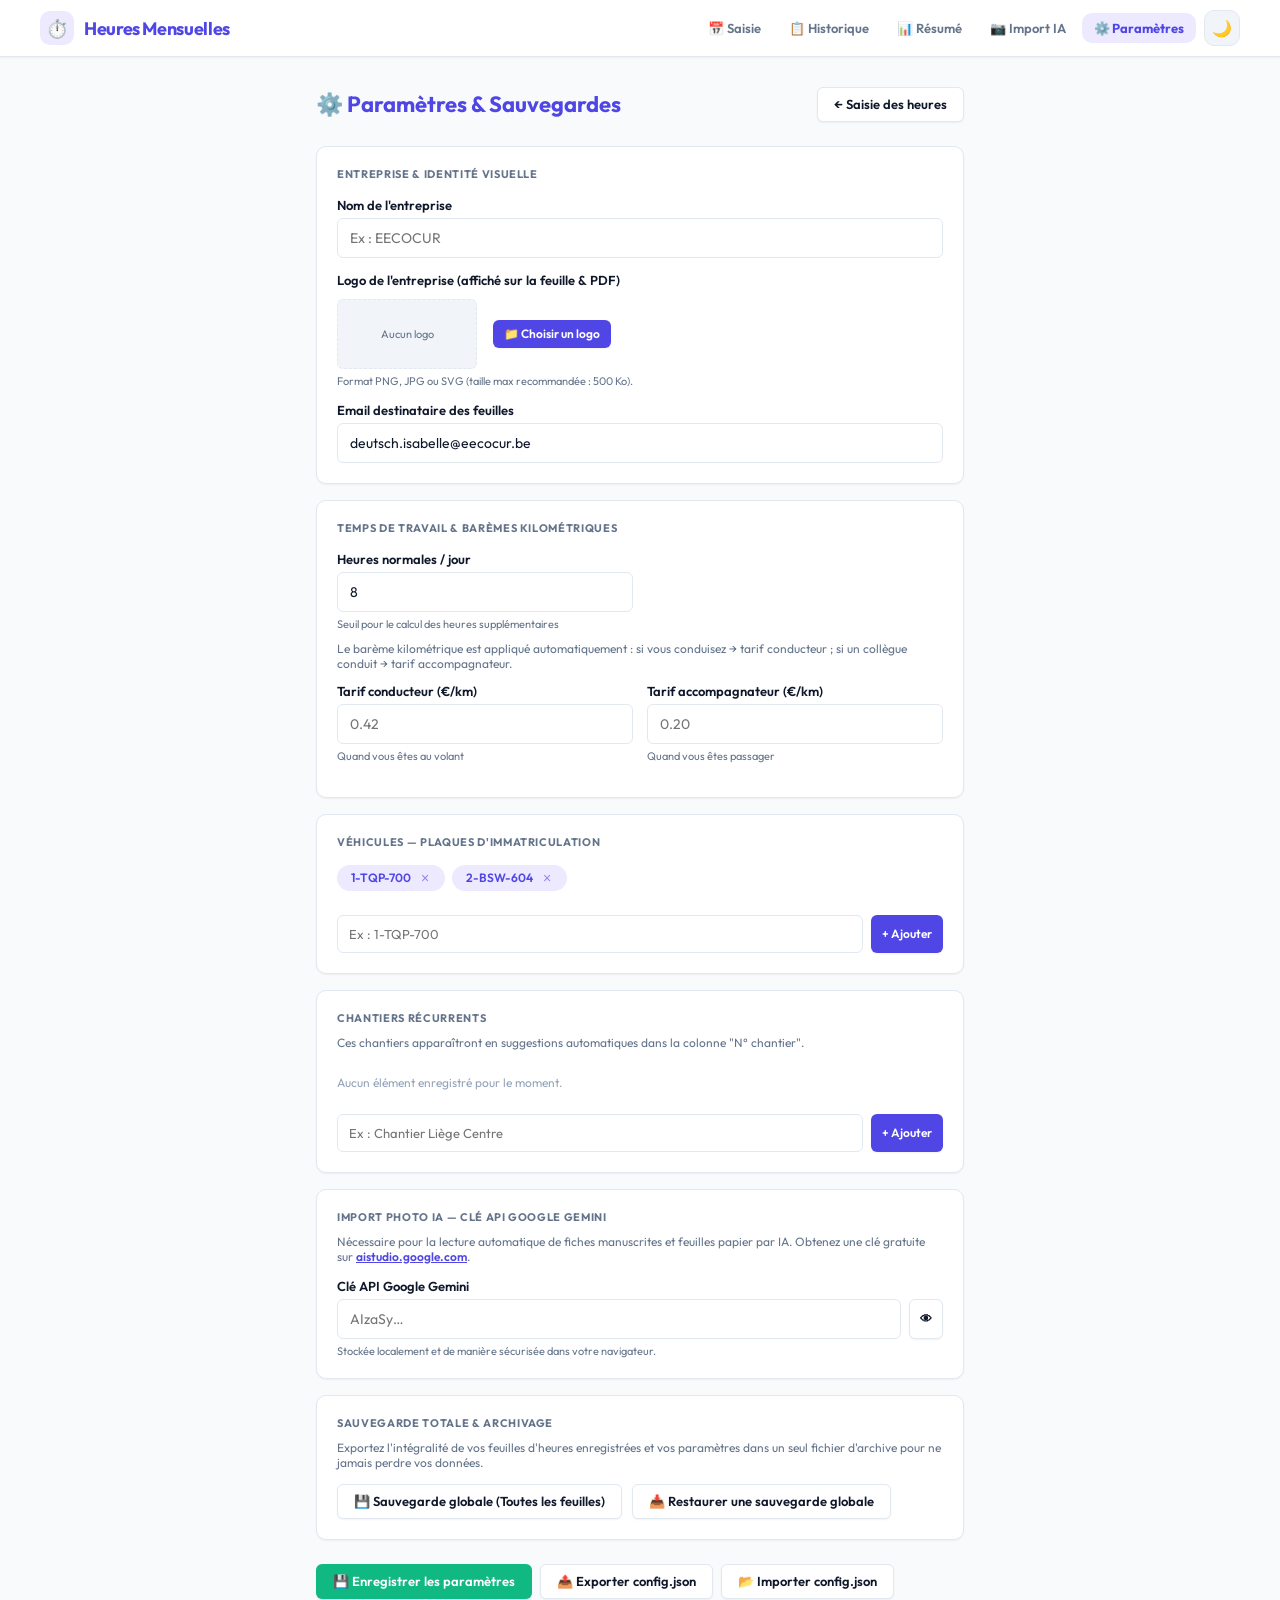
==== commit 2e2fd2cb: "Ajout jours fériés belges, types d'absences, logo entreprise, mode sombre et sauvegarde globale" ====
--- a/config.html
+++ b/config.html
@@ -12,7 +12,7 @@
   <style>
     body {
       background: var(--bg-page);
-      padding: 0 0 40px;
+      padding: 0 0 50px;
     }
 
     .container {
@@ -85,7 +85,7 @@
       font-family: inherit;
       font-size: 14px;
       color: var(--text-main);
-      background: #fff;
+      background: var(--bg-card);
       transition: var(--transition);
       width: 100%;
     }
@@ -100,6 +100,38 @@
       display: grid;
       grid-template-columns: 1fr 1fr;
       gap: 14px;
+    }
+
+    /* Logo Upload */
+    .logo-upload-wrap {
+      display: flex;
+      align-items: center;
+      gap: 16px;
+      margin-top: 6px;
+    }
+
+    .logo-preview-box {
+      width: 140px;
+      height: 70px;
+      border: 1px dashed var(--border);
+      border-radius: var(--radius-sm);
+      display: flex;
+      align-items: center;
+      justify-content: center;
+      background: var(--bg-alt);
+      overflow: hidden;
+      position: relative;
+    }
+
+    .logo-preview-box img {
+      max-width: 100%;
+      max-height: 100%;
+      object-fit: contain;
+    }
+
+    .logo-preview-box span {
+      font-size: 11px;
+      color: var(--text-muted);
     }
 
     /* Tags */
@@ -165,7 +197,7 @@
       font-family: inherit;
       font-size: 13px;
       color: var(--text-main);
-      background: #fff;
+      background: var(--bg-card);
       outline: none;
       transition: var(--transition);
     }
@@ -185,6 +217,7 @@
     @media (max-width: 540px) {
       .two-cols { grid-template-columns: 1fr; }
       .header-row { margin-bottom: 16px; }
+      .logo-upload-wrap { flex-direction: column; align-items: flex-start; }
     }
   </style>
 </head>
@@ -193,17 +226,34 @@
   <div class="container">
 
     <div class="header-row">
-      <h1>⚙️ Paramètres de l'Application</h1>
+      <h1>⚙️ Paramètres &amp; Sauvegardes</h1>
       <a href="index.html" class="btn secondary">← Saisie des heures</a>
     </div>
 
-    <!-- Entreprise -->
+    <!-- Entreprise & Logo -->
     <div class="card">
-      <h2>Entreprise &amp; Destinataire</h2>
+      <h2>Entreprise &amp; Identité Visuelle</h2>
       <div class="field">
         <label for="cfg-entreprise">Nom de l'entreprise</label>
         <input type="text" id="cfg-entreprise" placeholder="Ex : EECOCUR" />
       </div>
+
+      <div class="field">
+        <label>Logo de l'entreprise (affiché sur la feuille &amp; PDF)</label>
+        <div class="logo-upload-wrap">
+          <div class="logo-preview-box" id="logoPreviewBox">
+            <span id="logoPlaceholder">Aucun logo</span>
+            <img id="logoImg" style="display:none;" alt="Logo entreprise" />
+          </div>
+          <div style="display:flex; flex-direction:column; gap:6px;">
+            <input type="file" id="logoInput" accept="image/*" style="display:none" onchange="onLogoChange(event)" />
+            <button type="button" class="btn primary sm" onclick="document.getElementById('logoInput').click()">📁 Choisir un logo</button>
+            <button type="button" class="btn danger sm" id="btnDeleteLogo" onclick="supprimerLogo()" style="display:none;">🗑️ Retirer le logo</button>
+          </div>
+        </div>
+        <span class="hint">Format PNG, JPG ou SVG (taille max recommandée : 500 Ko).</span>
+      </div>
+
       <div class="field">
         <label for="cfg-email">Email destinataire des feuilles</label>
         <input type="email" id="cfg-email" placeholder="Ex : deutsch.isabelle@eecocur.be" />
@@ -281,9 +331,22 @@
       </div>
     </div>
 
+    <!-- Sauvegarde & Restauration Globale -->
+    <div class="card">
+      <h2>Sauvegarde Totale &amp; Archivage</h2>
+      <p style="font-size:12px; color:var(--text-muted); margin: -6px 0 14px;">
+        Exportez l'intégralité de vos feuilles d'heures enregistrées et vos paramètres dans un seul fichier d'archive pour ne jamais perdre vos données.
+      </p>
+      <div style="display:flex; gap:10px; flex-wrap:wrap;">
+        <button class="btn secondary" type="button" onclick="exportGlobalBackup()">💾 Sauvegarde globale (Toutes les feuilles)</button>
+        <input type="file" id="importGlobalFile" accept=".json" style="display:none" onchange="onImportGlobal(event)" />
+        <button class="btn secondary" type="button" onclick="document.getElementById('importGlobalFile').click()">📥 Restaurer une sauvegarde globale</button>
+      </div>
+    </div>
+
     <!-- Actions -->
     <div class="actions-footer">
-      <button class="btn success" onclick="sauvegarder()">💾 Enregistrer la configuration</button>
+      <button class="btn success" onclick="sauvegarder()">💾 Enregistrer les paramètres</button>
       <button class="btn secondary" onclick="exporterJSON()">📤 Exporter config.json</button>
       <input type="file" id="importFile" accept=".json" style="display:none" onchange="importerJSON(event)" />
       <button class="btn secondary" onclick="document.getElementById('importFile').click()">📂 Importer config.json</button>
@@ -294,10 +357,12 @@
   <script src="shared.js"></script>
   <script>
     let cfg = { ...DEFAULT_CONFIG };
+    let currentLogoBase64 = "";
 
     async function charger() {
       initNavBar("config");
       cfg = await loadConfig();
+      currentLogoBase64 = cfg.logo_entreprise || "";
       appliquerUI();
     }
 
@@ -311,6 +376,51 @@
       renderTags("chantiers-list", cfg.chantiers || [], "green",  supprimerChantier);
       const geminiKey = localStorage.getItem("gemini_api_key") || "";
       document.getElementById("cfg-gemini").value = geminiKey;
+
+      renderLogoPreview();
+    }
+
+    function renderLogoPreview() {
+      const img = document.getElementById("logoImg");
+      const ph = document.getElementById("logoPlaceholder");
+      const delBtn = document.getElementById("btnDeleteLogo");
+
+      if (currentLogoBase64) {
+        img.src = currentLogoBase64;
+        img.style.display = "block";
+        ph.style.display = "none";
+        delBtn.style.display = "inline-flex";
+      } else {
+        img.src = "";
+        img.style.display = "none";
+        ph.style.display = "block";
+        delBtn.style.display = "none";
+      }
+    }
+
+    function onLogoChange(event) {
+      const file = event.target.files?.[0];
+      if (!file) return;
+
+      if (file.size > 1024 * 1024) {
+        showToast("L'image est trop volumineuse (max 1 Mo).", "warning");
+        return;
+      }
+
+      const reader = new FileReader();
+      reader.onload = (e) => {
+        currentLogoBase64 = e.target.result;
+        renderLogoPreview();
+        showToast("Logo chargé — Pensez à enregistrer les paramètres !", "info");
+      };
+      reader.readAsDataURL(file);
+      event.target.value = "";
+    }
+
+    function supprimerLogo() {
+      currentLogoBase64 = "";
+      renderLogoPreview();
+      showToast("Logo retiré", "info");
     }
 
     function renderTags(containerId, items, color, removeFn) {
@@ -369,8 +479,9 @@
       cfg.nom_entreprise           = document.getElementById("cfg-entreprise").value.trim();
       cfg.email_destinataire       = document.getElementById("cfg-email").value.trim();
       cfg.heures_normales_par_jour = parseFloat(document.getElementById("cfg-heures").value) || 8;
-      cfg.tarif_km_chauffeur     = parseFloat(document.getElementById("cfg-km-chauffeur").value) || 0;
-      cfg.tarif_km_accompagnateur = parseFloat(document.getElementById("cfg-km-accompagnateur").value) || 0;
+      cfg.tarif_km_chauffeur       = parseFloat(document.getElementById("cfg-km-chauffeur").value) || 0;
+      cfg.tarif_km_accompagnateur  = parseFloat(document.getElementById("cfg-km-accompagnateur").value) || 0;
+      cfg.logo_entreprise          = currentLogoBase64;
     }
 
     function sauvegarder() {
@@ -382,7 +493,7 @@
       } else {
         localStorage.removeItem("gemini_api_key");
       }
-      showToast("Configuration enregistrée avec succès !", "success");
+      showToast("Paramètres enregistrés avec succès !", "success");
     }
 
     function exporterJSON() {
@@ -407,9 +518,10 @@
             imported.tarif_km_chauffeur = imported.tarif_km;
           }
           cfg = { ...DEFAULT_CONFIG, ...imported };
+          currentLogoBase64 = cfg.logo_entreprise || "";
           saveConfig(cfg);
           appliquerUI();
-          showToast("Configuration importée et enregistrée !", "success");
+          showToast("Configuration importée !", "success");
         } catch (e) {
           showToast("Fichier JSON invalide.", "error");
         }
@@ -418,6 +530,24 @@
       reader.readAsText(file, "utf-8");
     }
 
+    function onImportGlobal(event) {
+      const file = event.target.files?.[0];
+      if (!file) return;
+      const reader = new FileReader();
+      reader.onload = () => {
+        try {
+          const json = JSON.parse(reader.result);
+          const count = importGlobalBackup(json);
+          charger();
+          showToast(`${count} feuilles d'heures restaurées avec succès !`, "success");
+        } catch (e) {
+          showToast("Échec de la restauration : " + e.message, "error");
+        }
+        event.target.value = "";
+      };
+      reader.readAsText(file, "utf-8");
+    }
+
     charger();
   </script>
 </body>
--- a/shared.css
+++ b/shared.css
@@ -13,12 +13,16 @@
   --success-light: #ecfdf5;
 
   --warning: #f59e0b;
+  --warning-hover: #d97706;
   --warning-light: #fef3c7;
 
   --danger: #ef4444;
   --danger-hover: #dc2626;
   --danger-light: #fef2f2;
 
+  --info: #0284c7;
+  --info-light: #e0f2fe;
+
   --text-main: #0f172a;
   --text-muted: #64748b;
   --text-light: #94a3b8;
@@ -29,6 +33,8 @@
 
   --border: #e2e8f0;
   --border-focus: #818cf8;
+  --row-hover: #f8fafc;
+  --weekend-bg: #f1f5f9;
 
   --radius-sm: 6px;
   --radius-md: 10px;
@@ -41,6 +47,45 @@
 
   --font-family: 'Outfit', -apple-system, BlinkMacSystemFont, 'Segoe UI', Roboto, Helvetica, Arial, sans-serif;
   --transition: all 0.2s cubic-bezier(0.4, 0, 0.2, 1);
+}
+
+/* ==========================================================================
+   DARK MODE
+   ========================================================================== */
+[data-theme="dark"] {
+  --primary: #6366f1;
+  --primary-hover: #4f46e5;
+  --primary-light: rgba(99, 102, 241, 0.18);
+  --primary-glow: rgba(99, 102, 241, 0.25);
+
+  --success: #34d399;
+  --success-light: rgba(52, 211, 153, 0.18);
+
+  --warning: #fbbf24;
+  --warning-light: rgba(251, 191, 36, 0.18);
+
+  --danger: #f87171;
+  --danger-light: rgba(248, 113, 113, 0.18);
+
+  --info: #38bdf8;
+  --info-light: rgba(56, 189, 248, 0.18);
+
+  --text-main: #f1f5f9;
+  --text-muted: #94a3b8;
+  --text-light: #64748b;
+
+  --bg-page: #0b0f19;
+  --bg-card: #151d2f;
+  --bg-alt: #1e293b;
+
+  --border: #293548;
+  --border-focus: #6366f1;
+  --row-hover: #1b2438;
+  --weekend-bg: #111827;
+
+  --shadow-sm: 0 1px 2px 0 rgba(0, 0, 0, 0.3);
+  --shadow-md: 0 4px 6px -1px rgba(0, 0, 0, 0.4);
+  --shadow-lg: 0 10px 25px -5px rgba(0, 0, 0, 0.5);
 }
 
 * {
@@ -55,6 +100,7 @@
   padding: 0;
   -webkit-font-smoothing: antialiased;
   -moz-osx-font-smoothing: grayscale;
+  transition: background-color 0.25s ease, color 0.25s ease;
 }
 
 /* ==========================================================================
@@ -68,6 +114,7 @@
   top: 0;
   z-index: 100;
   box-shadow: var(--shadow-sm);
+  transition: background-color 0.25s ease, border-color 0.25s ease;
 }
 
 .app-nav-inner {
@@ -76,7 +123,7 @@
   display: flex;
   align-items: center;
   justify-content: space-between;
-  gap: 16px;
+  gap: 14px;
   flex-wrap: wrap;
 }
 
@@ -103,10 +150,16 @@
   font-size: 18px;
 }
 
+.app-nav-right {
+  display: flex;
+  align-items: center;
+  gap: 8px;
+}
+
 .app-nav-links {
   display: flex;
   align-items: center;
-  gap: 6px;
+  gap: 4px;
   list-style: none;
   margin: 0;
   padding: 0;
@@ -118,7 +171,7 @@
   display: inline-flex;
   align-items: center;
   gap: 6px;
-  padding: 8px 14px;
+  padding: 7px 12px;
   border-radius: var(--radius-md);
   font-size: 13px;
   font-weight: 600;
@@ -137,6 +190,26 @@
   color: var(--primary);
   background: var(--primary-light);
   font-weight: 700;
+}
+
+.theme-toggle-btn {
+  background: var(--bg-alt);
+  border: 1px solid var(--border);
+  color: var(--text-main);
+  width: 36px;
+  height: 36px;
+  border-radius: var(--radius-md);
+  display: flex;
+  align-items: center;
+  justify-content: center;
+  cursor: pointer;
+  font-size: 16px;
+  transition: var(--transition);
+}
+
+.theme-toggle-btn:hover {
+  border-color: var(--primary);
+  transform: scale(1.05);
 }
 
 /* ==========================================================================
@@ -177,14 +250,14 @@
 }
 
 .btn.secondary {
-  background: #ffffff;
+  background: var(--bg-card);
   color: var(--text-main);
   border-color: var(--border);
 }
 
 .btn.secondary:hover {
   background: var(--bg-alt);
-  border-color: #cbd5e1;
+  border-color: var(--border-focus);
 }
 
 .btn.success {
@@ -198,9 +271,9 @@
 }
 
 .btn.danger {
-  background: #ffffff;
+  background: var(--bg-card);
   color: var(--danger);
-  border-color: #fecaca;
+  border-color: var(--border);
 }
 
 .btn.danger:hover {
@@ -228,6 +301,30 @@
 }
 
 /* ==========================================================================
+   STATUS BADGES & DAY TYPES
+   ========================================================================== */
+.badge-status {
+  display: inline-block;
+  padding: 2px 8px;
+  border-radius: var(--radius-full);
+  font-size: 11px;
+  font-weight: 700;
+  line-height: 1.2;
+}
+
+.badge-ferie       { background: #fee2e2; color: #dc2626; }
+.badge-conge       { background: #e0f2fe; color: #0284c7; }
+.badge-maladie     { background: #fef3c7; color: #d97706; }
+.badge-intemperies { background: #ede9fe; color: #6366f1; }
+.badge-rcr         { background: #ecfdf5; color: #059669; }
+
+[data-theme="dark"] .badge-ferie       { background: rgba(239, 68, 68, 0.2); color: #f87171; }
+[data-theme="dark"] .badge-conge       { background: rgba(56, 189, 248, 0.2); color: #38bdf8; }
+[data-theme="dark"] .badge-maladie     { background: rgba(245, 158, 11, 0.2); color: #fbbf24; }
+[data-theme="dark"] .badge-intemperies { background: rgba(99, 102, 241, 0.2); color: #818cf8; }
+[data-theme="dark"] .badge-rcr         { background: rgba(16, 185, 129, 0.2); color: #34d399; }
+
+/* ==========================================================================
    TOAST NOTIFICATIONS
    ========================================================================== */
 #toast-container {
@@ -246,6 +343,7 @@
   min-width: 260px;
   max-width: 380px;
   background: var(--bg-card);
+  color: var(--text-main);
   border: 1px solid var(--border);
   border-left: 4px solid var(--primary);
   border-radius: var(--radius-md);
@@ -260,15 +358,10 @@
   transition: opacity 0.25s, transform 0.25s;
 }
 
-.toast.success {
-  border-left-color: var(--success);
-}
-.toast.error {
-  border-left-color: var(--danger);
-}
-.toast.info {
-  border-left-color: var(--primary);
-}
+.toast.success { border-left-color: var(--success); }
+.toast.error   { border-left-color: var(--danger); }
+.toast.warning { border-left-color: var(--warning); }
+.toast.info    { border-left-color: var(--primary); }
 
 @keyframes toastSlideIn {
   from {
@@ -282,9 +375,14 @@
 }
 
 /* ==========================================================================
-   PRINT HELPERS
+   PRINT HELPERS (ALWAYS IN LIGHT MODE)
    ========================================================================== */
 @media print {
+  html, body {
+    background: #ffffff !important;
+    color: #000000 !important;
+  }
+
   .app-nav,
   .no-print,
   #toast-container {
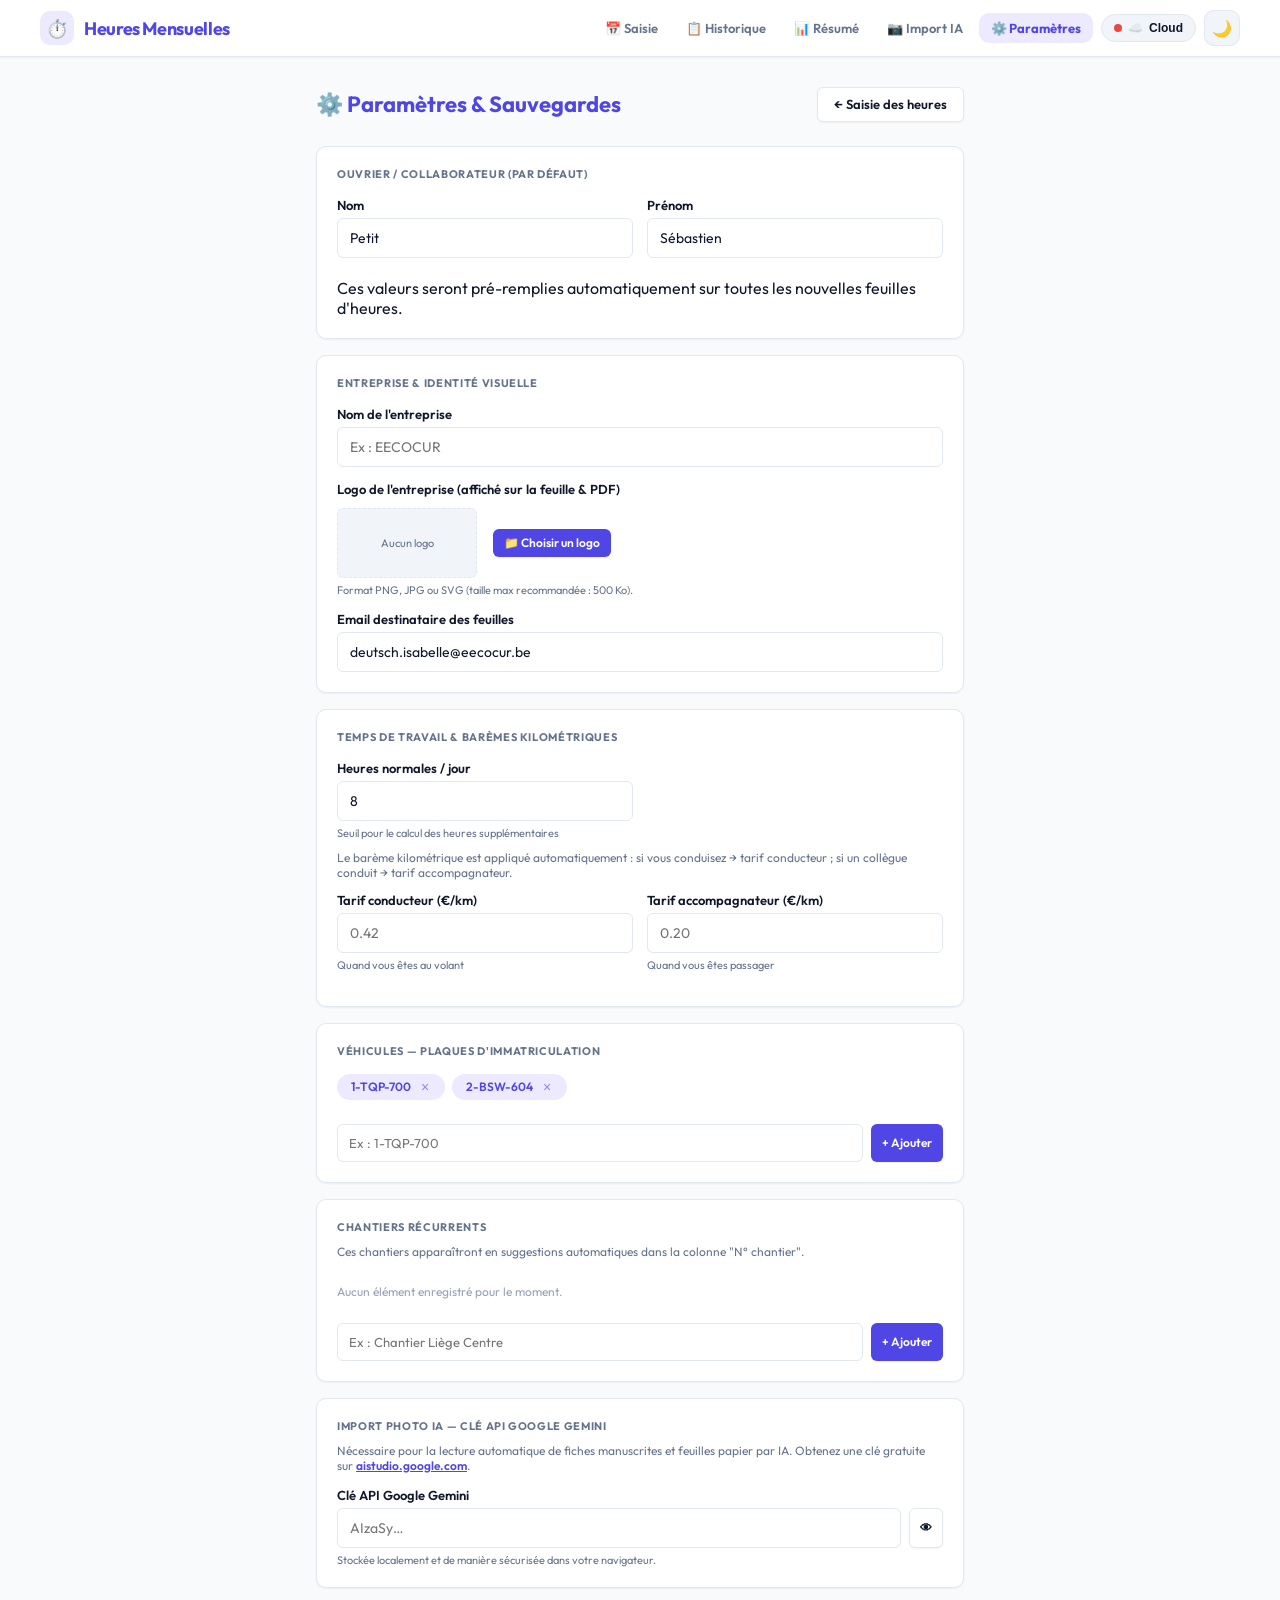
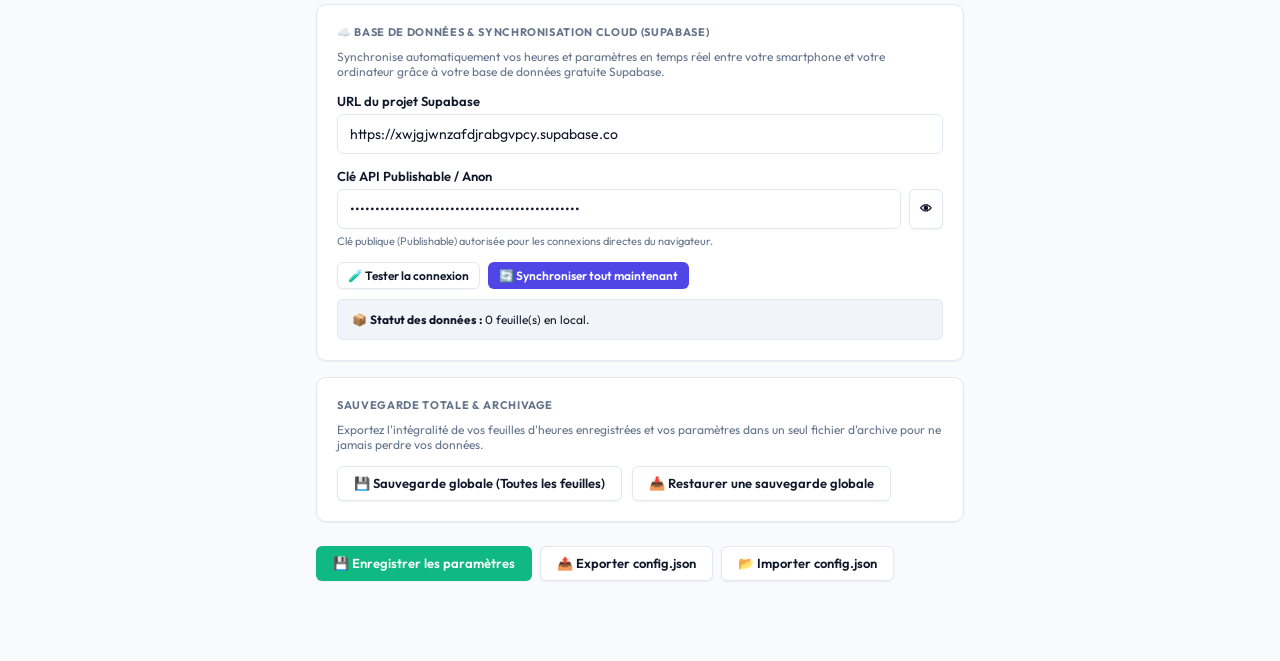
==== commit f177496d: "feat: intégration synchronisation cloud Supabase (feuilles et configuration)" ====
--- a/config.html
+++ b/config.html
@@ -230,6 +230,22 @@
       <a href="index.html" class="btn secondary">← Saisie des heures</a>
     </div>
 
+    <!-- Identité de l'Ouvrier -->
+    <div class="card">
+      <h2>Ouvrier / Collaborateur (Par Défaut)</h2>
+      <div class="two-cols">
+        <div class="field">
+          <label for="cfg-nom-ouvrier">Nom</label>
+          <input type="text" id="cfg-nom-ouvrier" placeholder="Ex : Petit" />
+        </div>
+        <div class="field">
+          <label for="cfg-prenom-ouvrier">Prénom</label>
+          <input type="text" id="cfg-prenom-ouvrier" placeholder="Ex : Sébastien" />
+        </div>
+      </div>
+      <span class="hint" style="margin-top:6px; display:block;">Ces valeurs seront pré-remplies automatiquement sur toutes les nouvelles feuilles d'heures.</span>
+    </div>
+
     <!-- Entreprise & Logo -->
     <div class="card">
       <h2>Entreprise &amp; Identité Visuelle</h2>
@@ -331,6 +347,38 @@
       </div>
     </div>
 
+    <!-- Base de données & Synchronisation Supabase -->
+    <div class="card">
+      <h2>☁️ Base de Données &amp; Synchronisation Cloud (Supabase)</h2>
+      <p style="font-size:12px; color:var(--text-muted); margin: -6px 0 14px;">
+        Synchronise automatiquement vos heures et paramètres en temps réel entre votre smartphone et votre ordinateur grâce à votre base de données gratuite Supabase.
+      </p>
+
+      <div class="field">
+        <label for="cfg-sb-url">URL du projet Supabase</label>
+        <input type="text" id="cfg-sb-url" placeholder="https://xwjgjwnzafdjrabgvpcy.supabase.co" />
+      </div>
+
+      <div class="field">
+        <label for="cfg-sb-key">Clé API Publishable / Anon</label>
+        <div style="display:flex; gap:8px;">
+          <input type="password" id="cfg-sb-key" placeholder="sb_publishable_..." autocomplete="off" />
+          <button class="btn secondary sm" type="button" onclick="toggleSbKeyVis()">👁</button>
+        </div>
+        <span class="hint">Clé publique (Publishable) autorisée pour les connexions directes du navigateur.</span>
+      </div>
+
+      <div style="display:flex; gap:8px; margin-top:14px; flex-wrap:wrap; align-items:center;">
+        <button type="button" class="btn secondary sm" onclick="testerConnexionSupabase()">🧪 Tester la connexion</button>
+        <button type="button" class="btn primary sm" onclick="forcerSynchroCloud()">🔄 Synchroniser tout maintenant</button>
+        <span id="sbConnectionStatus" style="font-size:12px; font-weight:600; margin-left:6px;"></span>
+      </div>
+
+      <div class="cloud-info-box" id="cloudStatsBox">
+        <span>📦 <strong>Statut des données :</strong> <span id="cloudFeuillesCount">Calcul en cours...</span></span>
+      </div>
+    </div>
+
     <!-- Sauvegarde & Restauration Globale -->
     <div class="card">
       <h2>Sauvegarde Totale &amp; Archivage</h2>
@@ -354,6 +402,7 @@
 
   </div>
 
+  <script src="https://cdn.jsdelivr.net/npm/@supabase/supabase-js@2"></script>
   <script src="shared.js"></script>
   <script>
     let cfg = { ...DEFAULT_CONFIG };
@@ -367,17 +416,86 @@
     }
 
     function appliquerUI() {
-      document.getElementById("cfg-entreprise").value = cfg.nom_entreprise || "";
-      document.getElementById("cfg-email").value      = cfg.email_destinataire || "";
-      document.getElementById("cfg-heures").value     = cfg.heures_normales_par_jour ?? 8;
+      document.getElementById("cfg-nom-ouvrier").value    = cfg.nom_ouvrier_defaut || "";
+      document.getElementById("cfg-prenom-ouvrier").value = cfg.prenom_ouvrier_defaut || "";
+      document.getElementById("cfg-entreprise").value     = cfg.nom_entreprise || "";
+      document.getElementById("cfg-email").value          = cfg.email_destinataire || "";
+      document.getElementById("cfg-heures").value         = cfg.heures_normales_par_jour ?? 8;
       document.getElementById("cfg-km-chauffeur").value     = cfg.tarif_km_chauffeur > 0 ? cfg.tarif_km_chauffeur : "";
       document.getElementById("cfg-km-accompagnateur").value = cfg.tarif_km_accompagnateur > 0 ? cfg.tarif_km_accompagnateur : "";
       renderTags("plaques-list",   cfg.plaques   || [], "purple", supprimerPlaque);
       renderTags("chantiers-list", cfg.chantiers || [], "green",  supprimerChantier);
-      const geminiKey = localStorage.getItem("gemini_api_key") || "";
+      
+      const geminiKey = cfg.gemini_api_key || localStorage.getItem("gemini_api_key") || "";
       document.getElementById("cfg-gemini").value = geminiKey;
 
+      // Supabase settings
+      const sbCreds = getSupabaseCredentials();
+      document.getElementById("cfg-sb-url").value = sbCreds.url;
+      document.getElementById("cfg-sb-key").value = sbCreds.key;
+
       renderLogoPreview();
+      actualiserStatsCloud();
+    }
+
+    function toggleSbKeyVis() {
+      const i = document.getElementById('cfg-sb-key');
+      i.type = (i.type === 'password' ? 'text' : 'password');
+    }
+
+    async function testerConnexionSupabase() {
+      const statusEl = document.getElementById("sbConnectionStatus");
+      statusEl.innerHTML = "⏳ Test en cours...";
+      statusEl.style.color = "var(--text-muted)";
+
+      // Enregistrer temporairement pour le test
+      const url = document.getElementById("cfg-sb-url").value.trim();
+      const key = document.getElementById("cfg-sb-key").value.trim();
+      if (url) localStorage.setItem("supabase_url", url);
+      if (key) localStorage.setItem("supabase_key", key);
+      resetSupabaseClient();
+
+      const result = await testSupabaseConnection();
+      if (result.ok) {
+        statusEl.innerHTML = "✅ Connecté avec succès !";
+        statusEl.style.color = "var(--success)";
+        showToast("Connexion à Supabase validée !", "success");
+        actualiserStatsCloud();
+      } else {
+        statusEl.innerHTML = "❌ Erreur de connexion";
+        statusEl.style.color = "var(--danger)";
+        showToast("Erreur : " + result.message, "error", 5000);
+      }
+    }
+
+    async function forcerSynchroCloud() {
+      lireFormulaire();
+      sauvegarder();
+      await cloudFullSync(true);
+      actualiserStatsCloud();
+    }
+
+    async function actualiserStatsCloud() {
+      const statsEl = document.getElementById("cloudFeuillesCount");
+      if (!statsEl) return;
+
+      let localCount = 0;
+      for (let i = 0; i < localStorage.length; i++) {
+        const k = localStorage.key(i);
+        if (k && k.startsWith("heures_v2_")) localCount++;
+      }
+
+      statsEl.innerHTML = `${localCount} feuille(s) en local.`;
+
+      const client = getSupabaseClient();
+      if (client) {
+        try {
+          const { count, error } = await client.from("feuilles_heures").select("*", { count: 'exact', head: true });
+          if (!error && count !== null) {
+            statsEl.innerHTML = `${localCount} feuille(s) en local &nbsp;·&nbsp; <strong>${count} feuille(s) sur Supabase</strong> ☁️`;
+          }
+        } catch (e) {}
+      }
     }
 
     function renderLogoPreview() {
@@ -476,24 +594,34 @@
     }
 
     function lireFormulaire() {
+      cfg.nom_ouvrier_defaut       = document.getElementById("cfg-nom-ouvrier").value.trim();
+      cfg.prenom_ouvrier_defaut    = document.getElementById("cfg-prenom-ouvrier").value.trim();
       cfg.nom_entreprise           = document.getElementById("cfg-entreprise").value.trim();
       cfg.email_destinataire       = document.getElementById("cfg-email").value.trim();
       cfg.heures_normales_par_jour = parseFloat(document.getElementById("cfg-heures").value) || 8;
       cfg.tarif_km_chauffeur       = parseFloat(document.getElementById("cfg-km-chauffeur").value) || 0;
       cfg.tarif_km_accompagnateur  = parseFloat(document.getElementById("cfg-km-accompagnateur").value) || 0;
+      cfg.gemini_api_key           = document.getElementById("cfg-gemini").value.trim();
       cfg.logo_entreprise          = currentLogoBase64;
     }
 
-    function sauvegarder() {
+    async function sauvegarder() {
       lireFormulaire();
-      saveConfig(cfg);
-      const geminiKey = document.getElementById("cfg-gemini").value.trim();
-      if (geminiKey) {
-        localStorage.setItem("gemini_api_key", geminiKey);
+      
+      const sbUrl = document.getElementById("cfg-sb-url").value.trim();
+      const sbKey = document.getElementById("cfg-sb-key").value.trim();
+      if (sbUrl) localStorage.setItem("supabase_url", sbUrl);
+      if (sbKey) localStorage.setItem("supabase_key", sbKey);
+      resetSupabaseClient();
+
+      const ok = await saveConfig(cfg);
+
+      if (ok) {
+        showToast("Paramètres enregistrés et synchronisés sur Supabase !", "success");
       } else {
-        localStorage.removeItem("gemini_api_key");
-      }
-      showToast("Paramètres enregistrés avec succès !", "success");
+        showToast("Paramètres enregistrés en local (Cloud hors-ligne)", "warning");
+      }
+      actualiserStatsCloud();
     }
 
     function exporterJSON() {
@@ -548,6 +676,7 @@
       reader.readAsText(file, "utf-8");
     }
 
+    window.addEventListener("heures-synced", actualiserStatsCloud);
     charger();
   </script>
 </body>
--- a/shared.css
+++ b/shared.css
@@ -375,6 +375,80 @@
 }
 
 /* ==========================================================================
+   CLOUD SYNC STATUS (NAVBAR & BADGES)
+   ========================================================================== */
+.cloud-sync-btn {
+  display: inline-flex;
+  align-items: center;
+  gap: 6px;
+  background: var(--bg-alt);
+  border: 1px solid var(--border);
+  border-radius: var(--radius-full);
+  padding: 6px 12px;
+  font-size: 12px;
+  font-weight: 600;
+  color: var(--text-main);
+  cursor: pointer;
+  transition: var(--transition);
+  user-select: none;
+}
+
+.cloud-sync-btn:hover {
+  border-color: var(--primary);
+  background: var(--primary-light);
+  color: var(--primary);
+}
+
+.cloud-status-dot {
+  width: 8px;
+  height: 8px;
+  border-radius: 50%;
+  background: #94a3b8;
+  display: inline-block;
+  transition: background-color 0.3s ease;
+}
+
+.cloud-status-dot.connected {
+  background: var(--success);
+  box-shadow: 0 0 6px var(--success);
+}
+
+.cloud-status-dot.syncing {
+  background: var(--warning);
+  animation: pulseDot 1s infinite alternate;
+}
+
+.cloud-status-dot.error {
+  background: var(--danger);
+}
+
+.cloud-sync-icon.is-spinning {
+  animation: spinIcon 1s linear infinite;
+  display: inline-block;
+}
+
+@keyframes spinIcon {
+  100% { transform: rotate(360deg); }
+}
+
+@keyframes pulseDot {
+  0% { opacity: 0.4; transform: scale(0.85); }
+  100% { opacity: 1; transform: scale(1.15); }
+}
+
+.cloud-info-box {
+  background: var(--bg-alt);
+  border: 1px solid var(--border);
+  border-radius: var(--radius-sm);
+  padding: 12px 14px;
+  font-size: 12px;
+  margin-top: 10px;
+  display: flex;
+  flex-direction: column;
+  gap: 6px;
+}
+
+/* ==========================================================================
    PRINT HELPERS (ALWAYS IN LIGHT MODE)
    ========================================================================== */
 @media print {
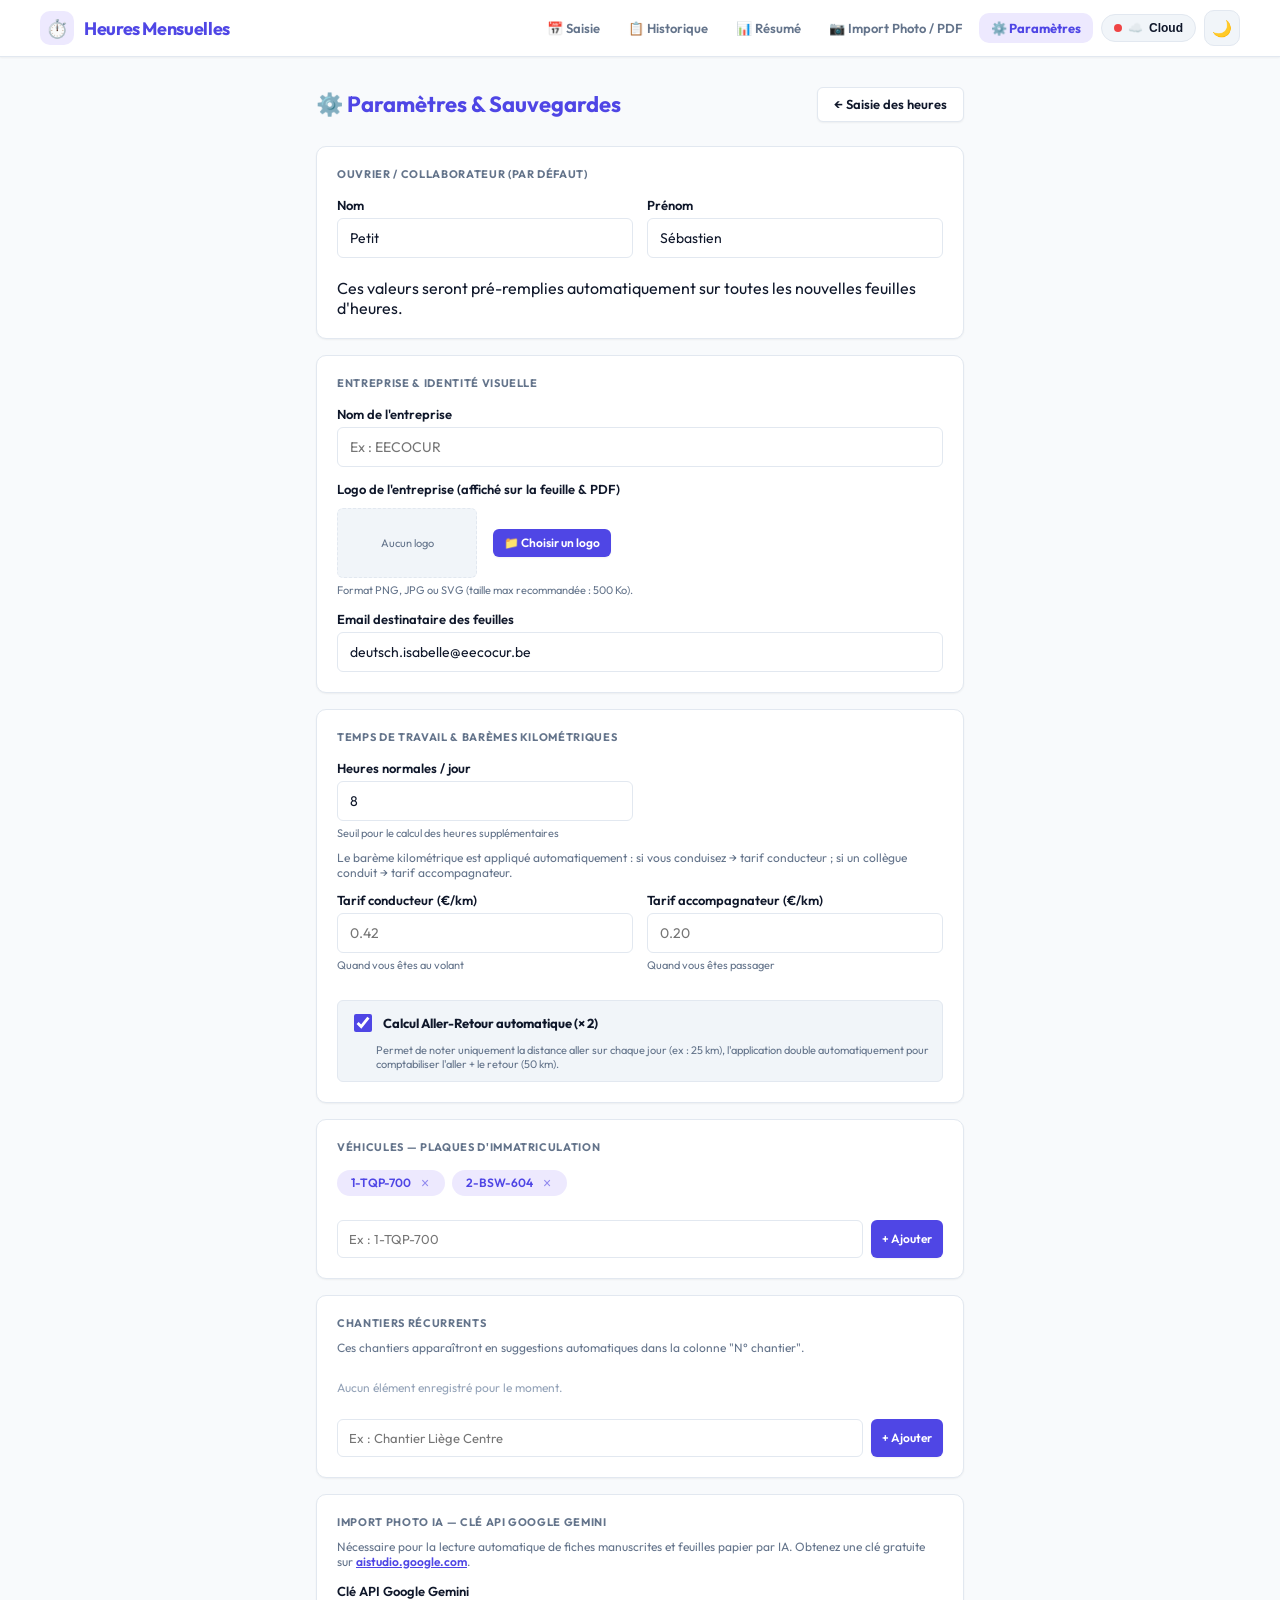
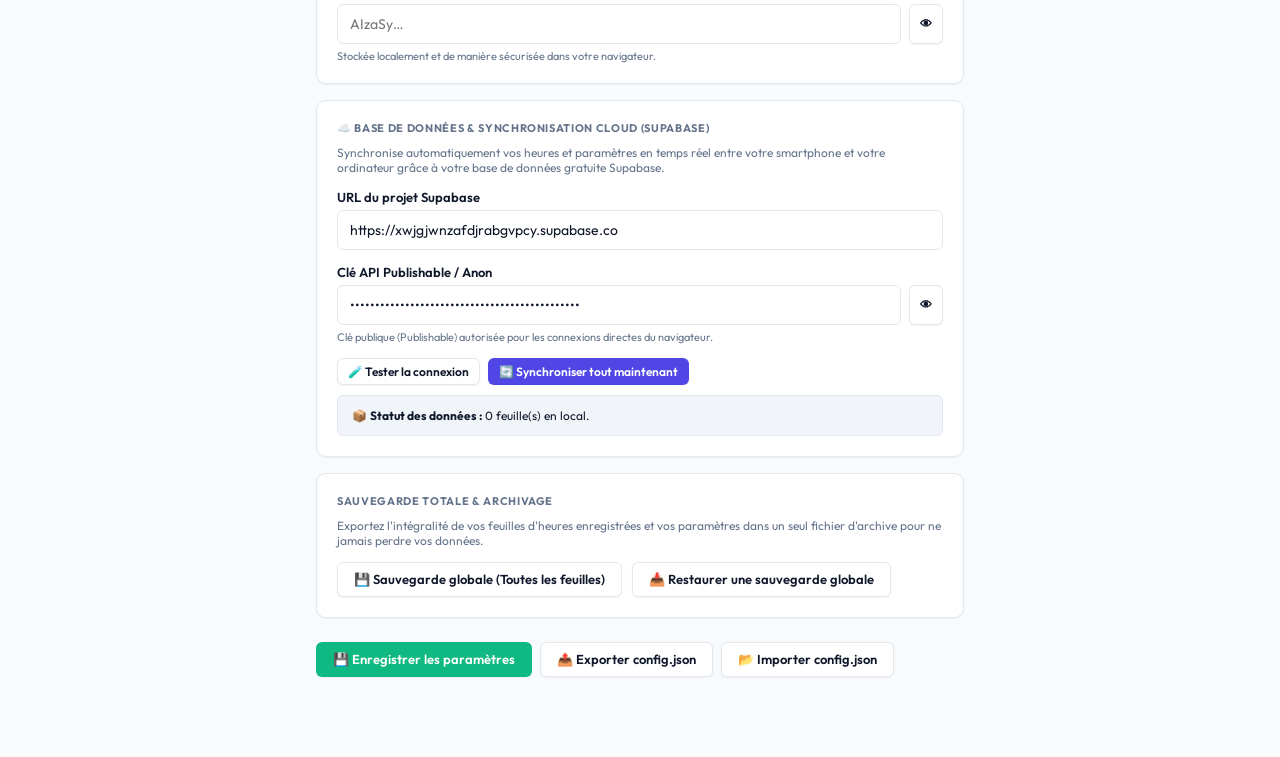
==== commit b557ec0f: "feat: calcul automatique des kilomètres en Aller-Retour (x2)" ====
--- a/config.html
+++ b/config.html
@@ -302,6 +302,16 @@
           <span class="hint">Quand vous êtes passager</span>
         </div>
       </div>
+
+      <div class="field" style="margin-top:14px; background:var(--bg-alt); padding:10px 12px; border-radius:var(--radius-sm); border:1px solid var(--border);">
+        <label style="display:flex; align-items:center; gap:8px; cursor:pointer; margin-bottom:0;">
+          <input type="checkbox" id="cfg-km-ar" checked style="width:18px; height:18px; cursor:pointer; accent-color:var(--primary);" />
+          <span><strong>Calcul Aller-Retour automatique (× 2)</strong></span>
+        </label>
+        <span class="hint" style="margin-left:26px; display:block; margin-top:3px;">
+          Permet de noter uniquement la distance aller sur chaque jour (ex : 25 km), l'application double automatiquement pour comptabiliser l'aller + le retour (50 km).
+        </span>
+      </div>
     </div>
 
     <!-- Véhicules -->
@@ -423,6 +433,7 @@
       document.getElementById("cfg-heures").value         = cfg.heures_normales_par_jour ?? 8;
       document.getElementById("cfg-km-chauffeur").value     = cfg.tarif_km_chauffeur > 0 ? cfg.tarif_km_chauffeur : "";
       document.getElementById("cfg-km-accompagnateur").value = cfg.tarif_km_accompagnateur > 0 ? cfg.tarif_km_accompagnateur : "";
+      document.getElementById("cfg-km-ar").checked           = (cfg.km_aller_retour !== false);
       renderTags("plaques-list",   cfg.plaques   || [], "purple", supprimerPlaque);
       renderTags("chantiers-list", cfg.chantiers || [], "green",  supprimerChantier);
       
@@ -448,8 +459,11 @@
       statusEl.innerHTML = "⏳ Test en cours...";
       statusEl.style.color = "var(--text-muted)";
 
-      // Enregistrer temporairement pour le test
-      const url = document.getElementById("cfg-sb-url").value.trim();
+      // Nettoyer l'URL (retirer /rest/v1 si présent)
+      const rawUrl = document.getElementById("cfg-sb-url").value.trim();
+      const url = cleanSupabaseUrl(rawUrl);
+      document.getElementById("cfg-sb-url").value = url;
+
       const key = document.getElementById("cfg-sb-key").value.trim();
       if (url) localStorage.setItem("supabase_url", url);
       if (key) localStorage.setItem("supabase_key", key);
@@ -601,6 +615,7 @@
       cfg.heures_normales_par_jour = parseFloat(document.getElementById("cfg-heures").value) || 8;
       cfg.tarif_km_chauffeur       = parseFloat(document.getElementById("cfg-km-chauffeur").value) || 0;
       cfg.tarif_km_accompagnateur  = parseFloat(document.getElementById("cfg-km-accompagnateur").value) || 0;
+      cfg.km_aller_retour          = document.getElementById("cfg-km-ar").checked;
       cfg.gemini_api_key           = document.getElementById("cfg-gemini").value.trim();
       cfg.logo_entreprise          = currentLogoBase64;
     }
@@ -608,7 +623,10 @@
     async function sauvegarder() {
       lireFormulaire();
       
-      const sbUrl = document.getElementById("cfg-sb-url").value.trim();
+      const rawUrl = document.getElementById("cfg-sb-url").value.trim();
+      const sbUrl = cleanSupabaseUrl(rawUrl);
+      document.getElementById("cfg-sb-url").value = sbUrl;
+
       const sbKey = document.getElementById("cfg-sb-key").value.trim();
       if (sbUrl) localStorage.setItem("supabase_url", sbUrl);
       if (sbKey) localStorage.setItem("supabase_key", sbKey);
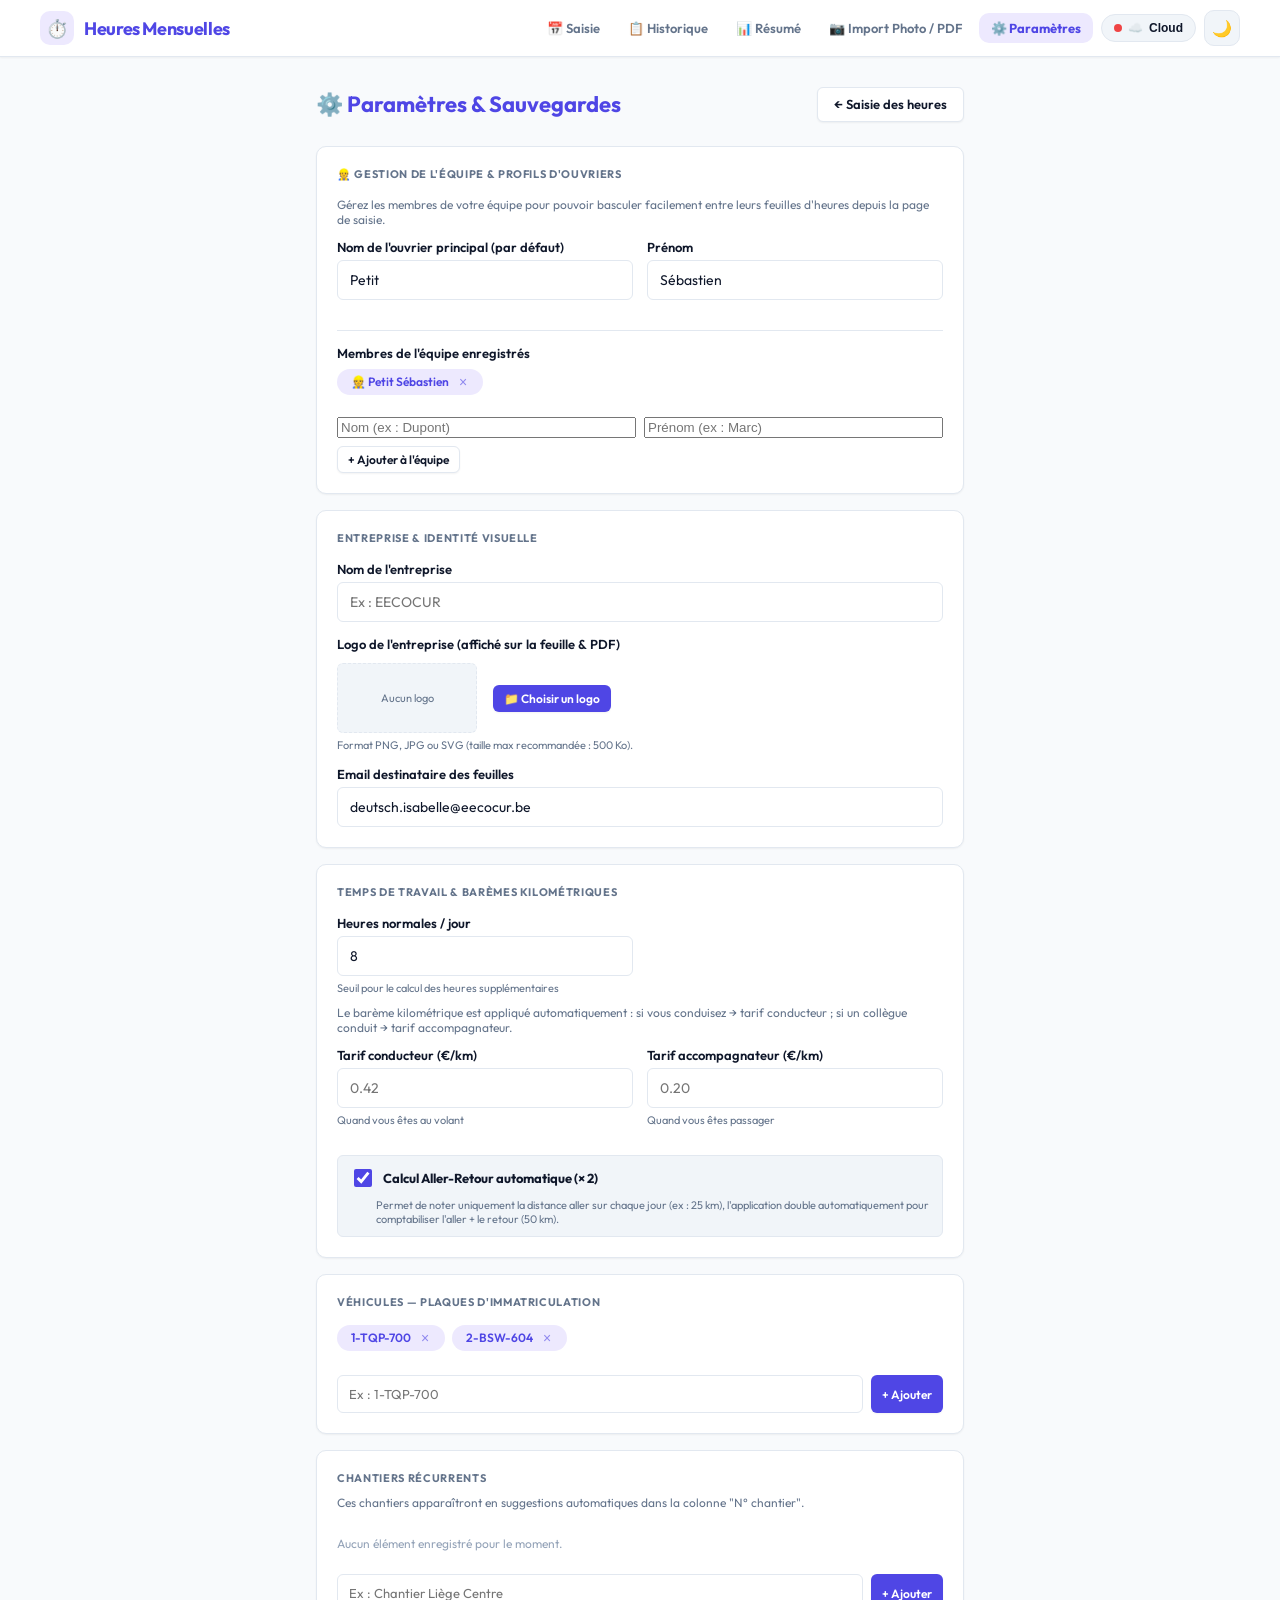
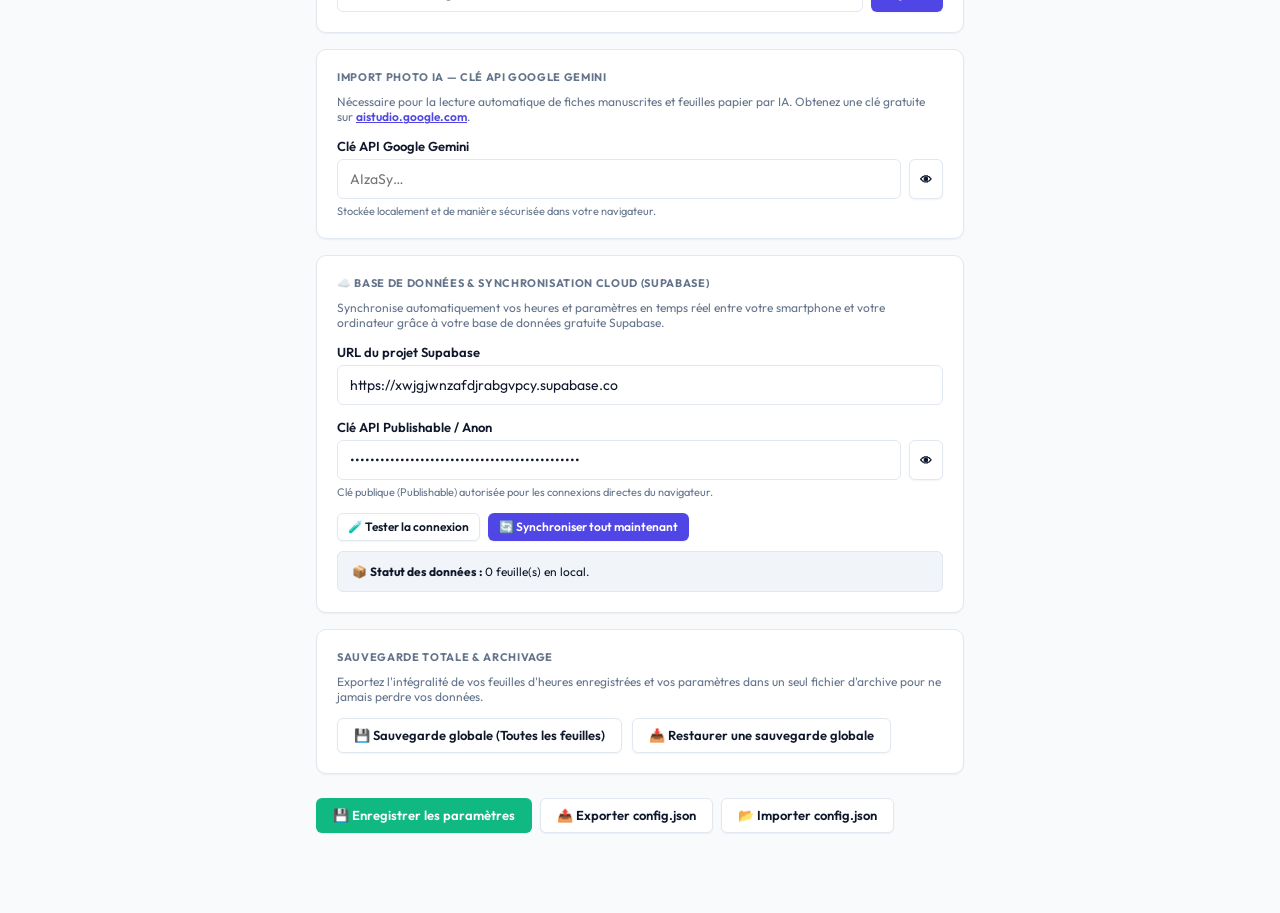
==== commit e13a5548: "feat: export PDF direct en 1 clic et gestion d'équipe multi-profils" ====
--- a/config.html
+++ b/config.html
@@ -230,12 +230,16 @@
       <a href="index.html" class="btn secondary">← Saisie des heures</a>
     </div>
 
-    <!-- Identité de l'Ouvrier -->
+    <!-- Identité de l'Ouvrier & Équipe (Multi-profils) -->
     <div class="card">
-      <h2>Ouvrier / Collaborateur (Par Défaut)</h2>
+      <h2>👷 Gestion de l'équipe &amp; Profils d'Ouvriers</h2>
+      <p style="font-size:12px; color:var(--text-muted); margin-bottom:12px;">
+        Gérez les membres de votre équipe pour pouvoir basculer facilement entre leurs feuilles d'heures depuis la page de saisie.
+      </p>
+
       <div class="two-cols">
         <div class="field">
-          <label for="cfg-nom-ouvrier">Nom</label>
+          <label for="cfg-nom-ouvrier">Nom de l'ouvrier principal (par défaut)</label>
           <input type="text" id="cfg-nom-ouvrier" placeholder="Ex : Petit" />
         </div>
         <div class="field">
@@ -243,7 +247,17 @@
           <input type="text" id="cfg-prenom-ouvrier" placeholder="Ex : Sébastien" />
         </div>
       </div>
-      <span class="hint" style="margin-top:6px; display:block;">Ces valeurs seront pré-remplies automatiquement sur toutes les nouvelles feuilles d'heures.</span>
+
+      <div style="margin-top:16px; border-top:1px solid var(--border); padding-top:14px;">
+        <label style="font-weight:600; font-size:13px; color:var(--text-main); margin-bottom:8px; display:block;">Membres de l'équipe enregistrés</label>
+        <div id="ouvriers-list" class="tag-list" style="margin-bottom:10px;"></div>
+
+        <div class="two-cols" style="gap:8px;">
+          <input type="text" id="new-ouvrier-nom" placeholder="Nom (ex : Dupont)" />
+          <input type="text" id="new-ouvrier-prenom" placeholder="Prénom (ex : Marc)" />
+        </div>
+        <button type="button" class="btn secondary sm" onclick="ajouterOuvrier()" style="margin-top:8px;">+ Ajouter à l'équipe</button>
+      </div>
     </div>
 
     <!-- Entreprise & Logo -->
@@ -434,6 +448,7 @@
       document.getElementById("cfg-km-chauffeur").value     = cfg.tarif_km_chauffeur > 0 ? cfg.tarif_km_chauffeur : "";
       document.getElementById("cfg-km-accompagnateur").value = cfg.tarif_km_accompagnateur > 0 ? cfg.tarif_km_accompagnateur : "";
       document.getElementById("cfg-km-ar").checked           = (cfg.km_aller_retour !== false);
+      renderOuvriersList();
       renderTags("plaques-list",   cfg.plaques   || [], "purple", supprimerPlaque);
       renderTags("chantiers-list", cfg.chantiers || [], "green",  supprimerChantier);
       
@@ -553,6 +568,47 @@
       currentLogoBase64 = "";
       renderLogoPreview();
       showToast("Logo retiré", "info");
+    }
+
+    function renderOuvriersList() {
+      const el = document.getElementById("ouvriers-list");
+      const list = cfg.ouvriers || [];
+      if (!list.length) {
+        el.innerHTML = '<span class="empty-hint">Aucun profil supplémentaire enregistré.</span>';
+        return;
+      }
+      el.innerHTML = list.map((ouvrier, i) => `
+        <span class="tag purple">
+          👷 ${escapeHTML(ouvrier.nom)} ${escapeHTML(ouvrier.prenom)}
+          <button type="button" class="tag-remove" onclick="supprimerOuvrier(${i})" title="Supprimer">×</button>
+        </span>`).join("");
+    }
+
+    function ajouterOuvrier() {
+      const nomInp = document.getElementById("new-ouvrier-nom");
+      const prenomInp = document.getElementById("new-ouvrier-prenom");
+      const nom = nomInp.value.trim();
+      const prenom = prenomInp.value.trim();
+      if (!nom && !prenom) return;
+
+      if (!cfg.ouvriers) cfg.ouvriers = [];
+      const exists = cfg.ouvriers.some(o => o.nom.toLowerCase() === nom.toLowerCase() && o.prenom.toLowerCase() === prenom.toLowerCase());
+      if (!exists) {
+        cfg.ouvriers.push({ nom, prenom });
+        renderOuvriersList();
+        showToast(`Ouvrier ${nom} ${prenom} ajouté à l'équipe !`, "success");
+      } else {
+        showToast("Cet ouvrier est déjà dans la liste.", "info");
+      }
+      nomInp.value = "";
+      prenomInp.value = "";
+      nomInp.focus();
+    }
+
+    function supprimerOuvrier(index) {
+      if (!cfg.ouvriers) return;
+      cfg.ouvriers.splice(index, 1);
+      renderOuvriersList();
     }
 
     function renderTags(containerId, items, color, removeFn) {
